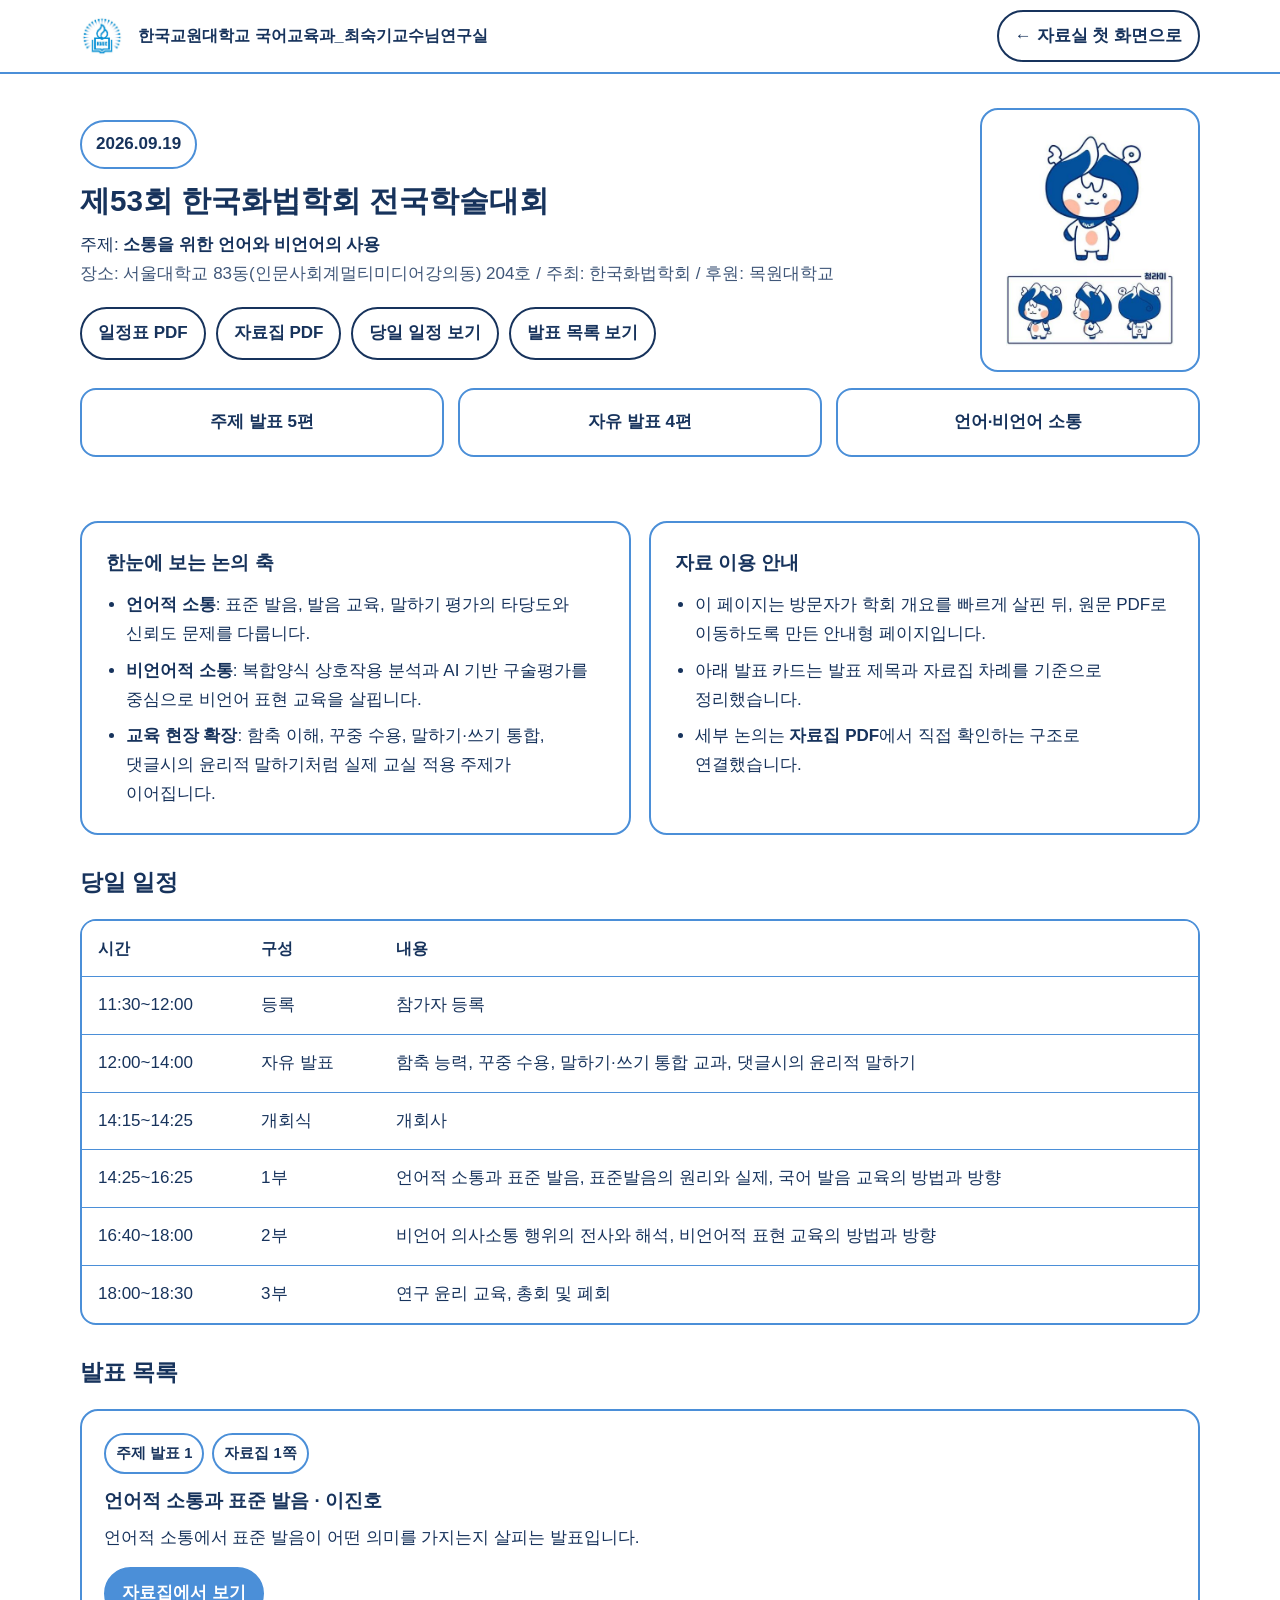
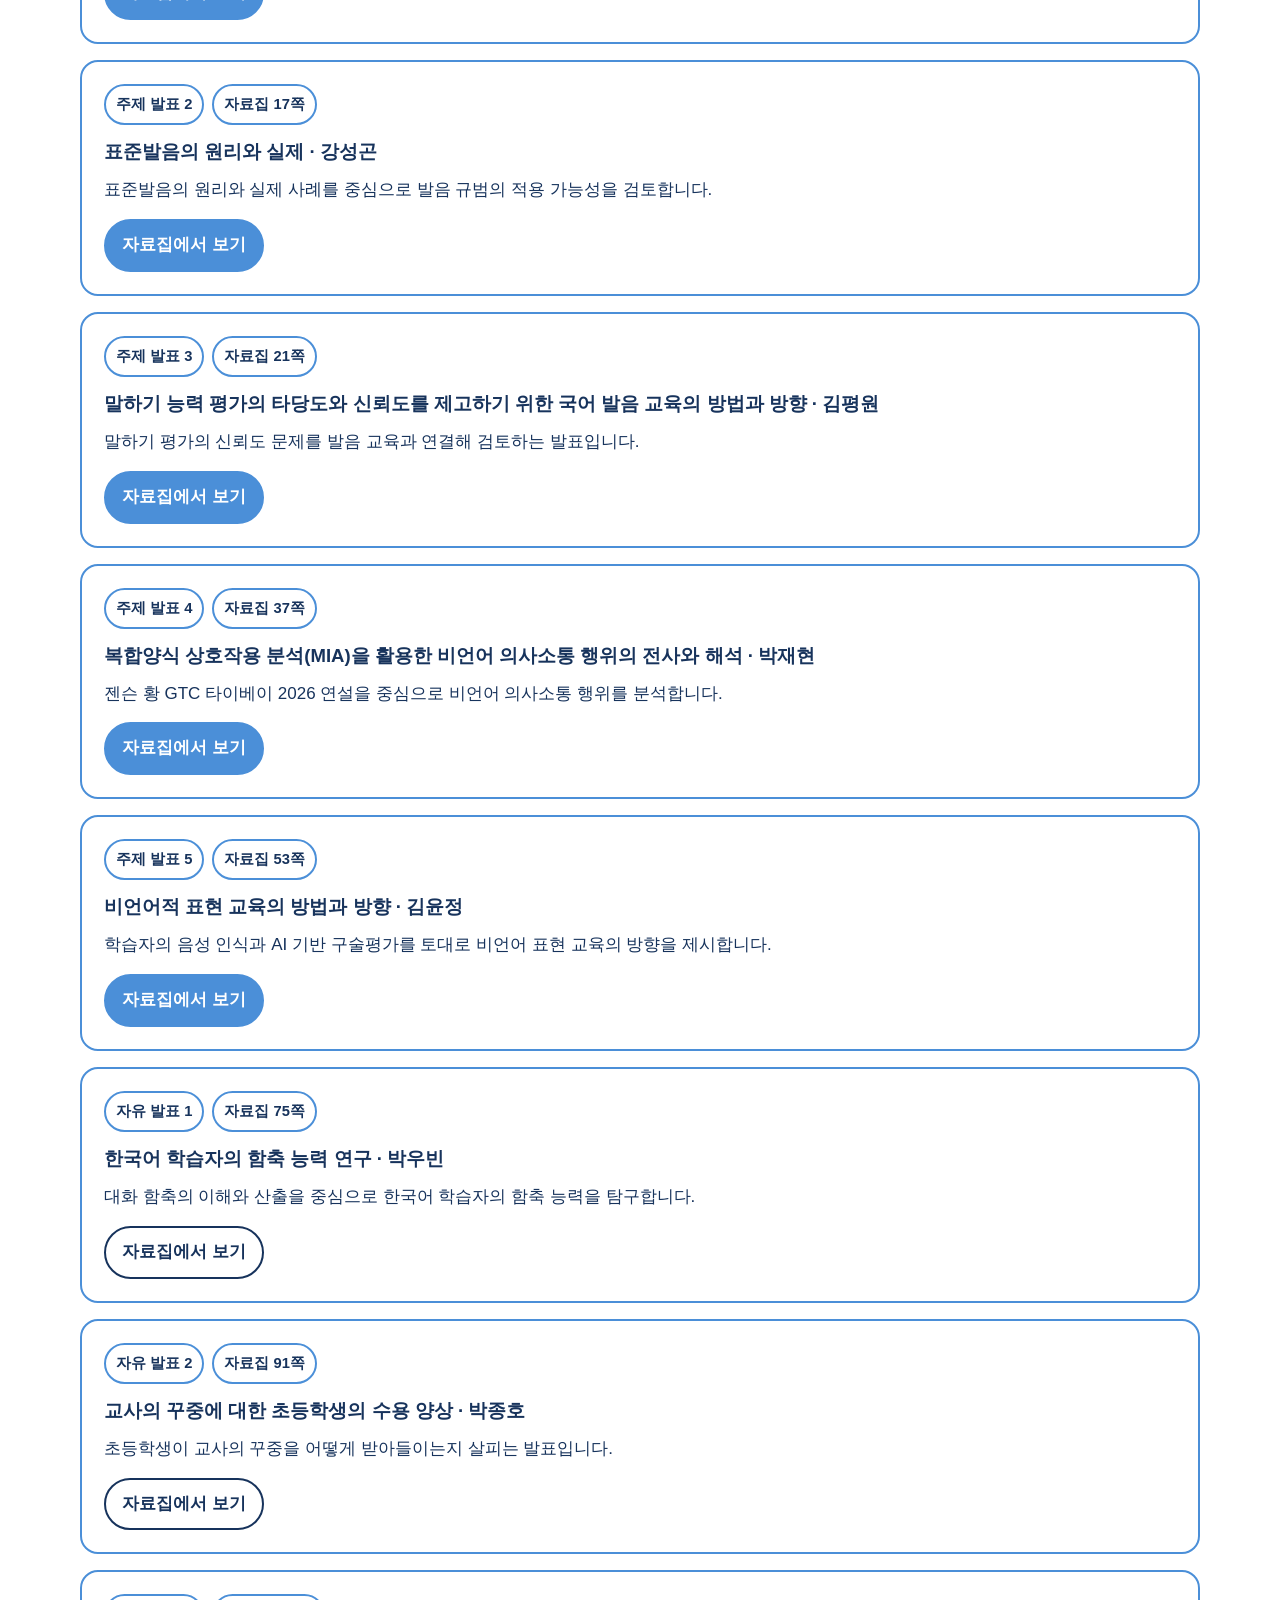
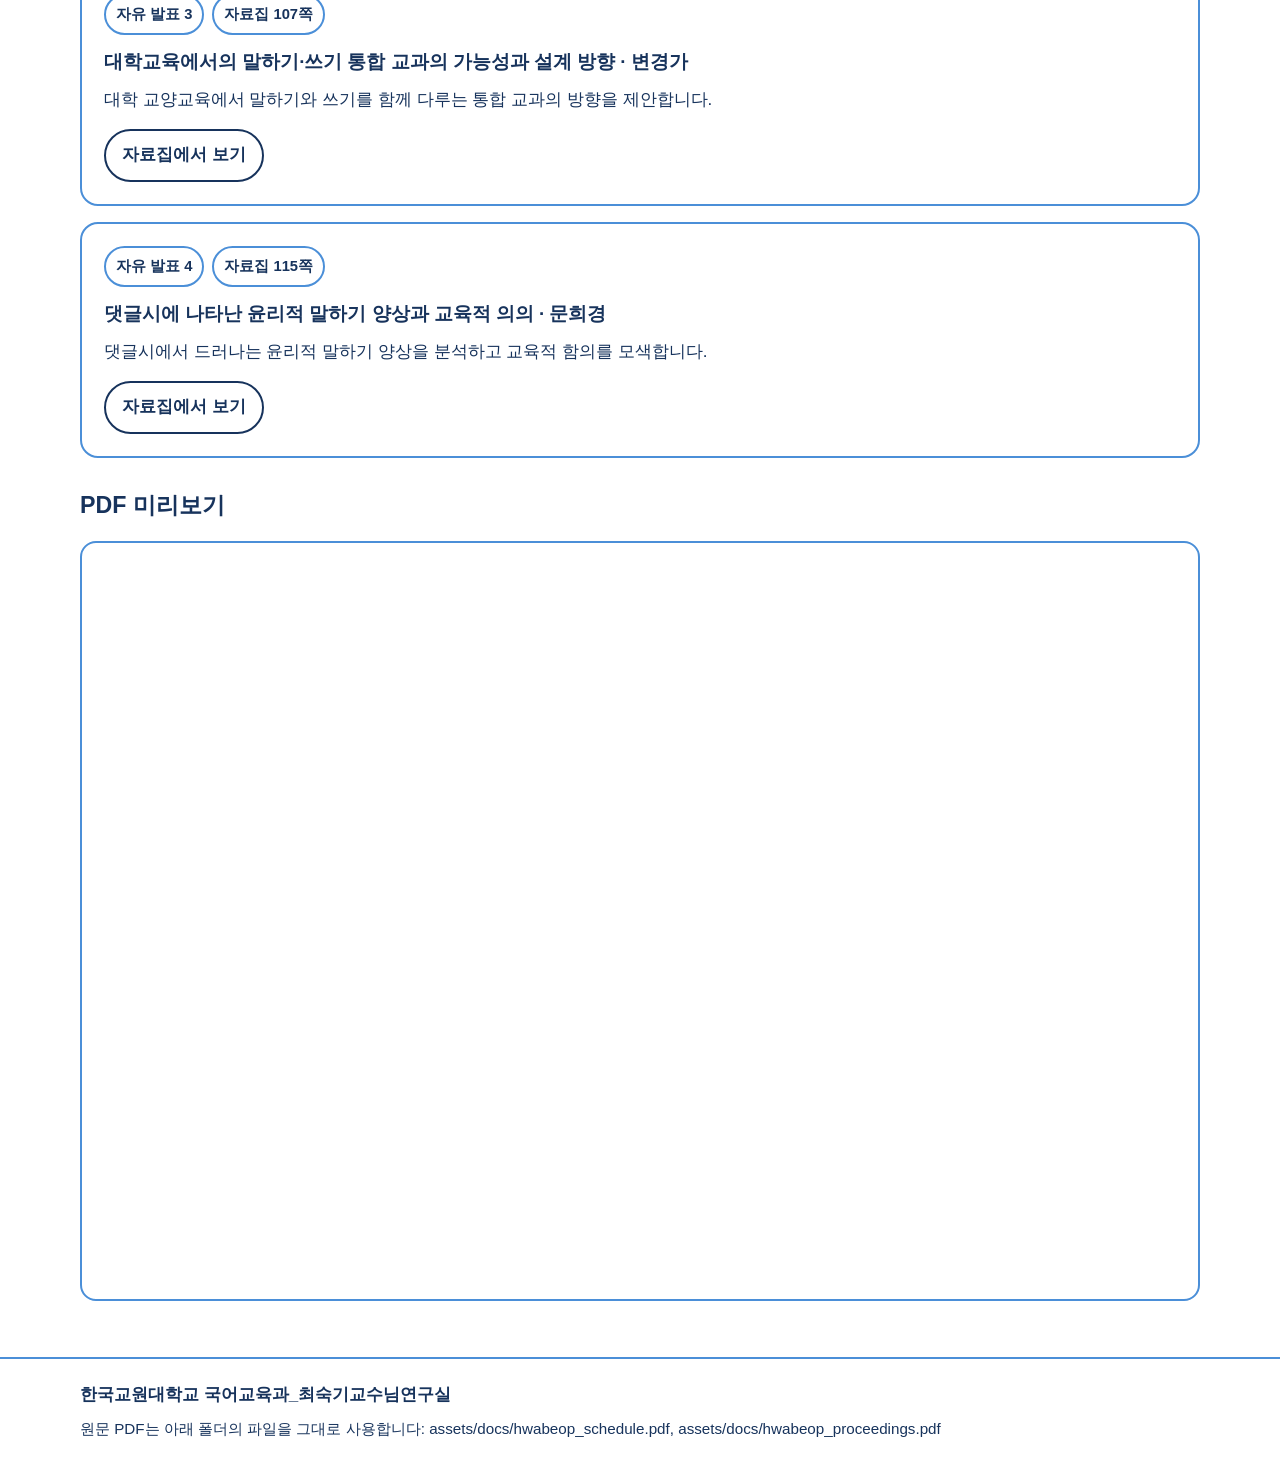
==== pages/hwabeop-53.html @ b10492db "Add files via upload" ====
<!doctype html>
<html lang="ko">
<head>
  <meta charset="utf-8">
  <meta name="viewport" content="width=device-width, initial-scale=1">
  <title>제53회 한국화법학회 전국학술대회 | 학술자료실</title>
  <link rel="stylesheet" href="../assets/css/style.css">
</head>
<body>
  <header class="topbar">
    <div class="container inner">
      <div class="brand">
        <img src="../assets/img/knue_logo.png" alt="한국교원대학교 마크">
        <span>한국교원대학교 국어교육과_최숙기교수님연구실</span>
      </div>
      <a class="home-link" href="../index.html">← 자료실 첫 화면으로</a>
    </div>
  </header>

  <main class="container">
    <section class="page-head">
      <div class="page-title-wrap">
        <div>
          <span class="page-badge">2026.09.19</span>
          <h1>제53회 한국화법학회 전국학술대회</h1>
          <p>주제: <strong>소통을 위한 언어와 비언어의 사용</strong></p>
          <p class="muted">장소: 서울대학교 83동(인문사회계멀티미디어강의동) 204호 / 주최: 한국화법학회 / 후원: 목원대학교</p>
          <div class="quick-links">
            <a href="../assets/docs/hwabeop_schedule.pdf" target="_blank">일정표 PDF</a>
            <a href="../assets/docs/hwabeop_proceedings.pdf" target="_blank">자료집 PDF</a>
            <a href="#schedule">당일 일정 보기</a>
            <a href="#papers">발표 목록 보기</a>
          </div>
        </div>
        <div class="hero-visual page-card">
          <img src="../assets/img/cheongrami.png" alt="청라미 캐릭터">
        </div>
      </div>
      <div class="info-strip">
        <div class="info-item">주제 발표 5편</div>
        <div class="info-item">자유 발표 4편</div>
        <div class="info-item">언어·비언어 소통</div>
      </div>
    </section>

    <section class="section">
      <div class="summary-grid">
        <article class="page-card">
          <h3>한눈에 보는 논의 축</h3>
          <ul>
            <li><strong>언어적 소통</strong>: 표준 발음, 발음 교육, 말하기 평가의 타당도와 신뢰도 문제를 다룹니다.</li>
            <li><strong>비언어적 소통</strong>: 복합양식 상호작용 분석과 AI 기반 구술평가를 중심으로 비언어 표현 교육을 살핍니다.</li>
            <li><strong>교육 현장 확장</strong>: 함축 이해, 꾸중 수용, 말하기·쓰기 통합, 댓글시의 윤리적 말하기처럼 실제 교실 적용 주제가 이어집니다.</li>
          </ul>
        </article>
        <article class="page-card">
          <h3>자료 이용 안내</h3>
          <ul>
            <li>이 페이지는 방문자가 학회 개요를 빠르게 살핀 뒤, 원문 PDF로 이동하도록 만든 안내형 페이지입니다.</li>
            <li>아래 발표 카드는 발표 제목과 자료집 차례를 기준으로 정리했습니다.</li>
            <li>세부 논의는 <strong>자료집 PDF</strong>에서 직접 확인하는 구조로 연결했습니다.</li>
          </ul>
        </article>
      </div>
    </section>

    <section id="schedule" class="section">
      <h2>당일 일정</h2>
      <div class="table-wrap">
        <table>
          <thead>
            <tr><th>시간</th><th>구성</th><th>내용</th></tr>
          </thead>
          <tbody>
            <tr><td>11:30~12:00</td><td>등록</td><td>참가자 등록</td></tr>
            <tr><td>12:00~14:00</td><td>자유 발표</td><td>함축 능력, 꾸중 수용, 말하기·쓰기 통합 교과, 댓글시의 윤리적 말하기</td></tr>
            <tr><td>14:15~14:25</td><td>개회식</td><td>개회사</td></tr>
            <tr><td>14:25~16:25</td><td>1부</td><td>언어적 소통과 표준 발음, 표준발음의 원리와 실제, 국어 발음 교육의 방법과 방향</td></tr>
            <tr><td>16:40~18:00</td><td>2부</td><td>비언어 의사소통 행위의 전사와 해석, 비언어적 표현 교육의 방법과 방향</td></tr>
            <tr><td>18:00~18:30</td><td>3부</td><td>연구 윤리 교육, 총회 및 폐회</td></tr>
          </tbody>
        </table>
      </div>
    </section>

    <section id="papers" class="section">
      <h2>발표 목록</h2>
      <div class="papers">
        <article class="paper-card">
          <div class="paper-meta"><span class="badge">주제 발표 1</span><span class="badge">자료집 1쪽</span></div>
          <h3>언어적 소통과 표준 발음 · 이진호</h3>
          <p>언어적 소통에서 표준 발음이 어떤 의미를 가지는지 살피는 발표입니다.</p>
          <div class="links"><a class="button blue" target="_blank" href="../assets/docs/hwabeop_proceedings.pdf#page=4">자료집에서 보기</a></div>
        </article>
        <article class="paper-card">
          <div class="paper-meta"><span class="badge">주제 발표 2</span><span class="badge">자료집 17쪽</span></div>
          <h3>표준발음의 원리와 실제 · 강성곤</h3>
          <p>표준발음의 원리와 실제 사례를 중심으로 발음 규범의 적용 가능성을 검토합니다.</p>
          <div class="links"><a class="button blue" target="_blank" href="../assets/docs/hwabeop_proceedings.pdf#page=20">자료집에서 보기</a></div>
        </article>
        <article class="paper-card">
          <div class="paper-meta"><span class="badge">주제 발표 3</span><span class="badge">자료집 21쪽</span></div>
          <h3>말하기 능력 평가의 타당도와 신뢰도를 제고하기 위한 국어 발음 교육의 방법과 방향 · 김평원</h3>
          <p>말하기 평가의 신뢰도 문제를 발음 교육과 연결해 검토하는 발표입니다.</p>
          <div class="links"><a class="button blue" target="_blank" href="../assets/docs/hwabeop_proceedings.pdf#page=24">자료집에서 보기</a></div>
        </article>
        <article class="paper-card">
          <div class="paper-meta"><span class="badge">주제 발표 4</span><span class="badge">자료집 37쪽</span></div>
          <h3>복합양식 상호작용 분석(MIA)을 활용한 비언어 의사소통 행위의 전사와 해석 · 박재현</h3>
          <p>젠슨 황 GTC 타이베이 2026 연설을 중심으로 비언어 의사소통 행위를 분석합니다.</p>
          <div class="links"><a class="button blue" target="_blank" href="../assets/docs/hwabeop_proceedings.pdf#page=40">자료집에서 보기</a></div>
        </article>
        <article class="paper-card">
          <div class="paper-meta"><span class="badge">주제 발표 5</span><span class="badge">자료집 53쪽</span></div>
          <h3>비언어적 표현 교육의 방법과 방향 · 김윤정</h3>
          <p>학습자의 음성 인식과 AI 기반 구술평가를 토대로 비언어 표현 교육의 방향을 제시합니다.</p>
          <div class="links"><a class="button blue" target="_blank" href="../assets/docs/hwabeop_proceedings.pdf#page=56">자료집에서 보기</a></div>
        </article>
        <article class="paper-card">
          <div class="paper-meta"><span class="badge">자유 발표 1</span><span class="badge">자료집 75쪽</span></div>
          <h3>한국어 학습자의 함축 능력 연구 · 박우빈</h3>
          <p>대화 함축의 이해와 산출을 중심으로 한국어 학습자의 함축 능력을 탐구합니다.</p>
          <div class="links"><a class="button" target="_blank" href="../assets/docs/hwabeop_proceedings.pdf#page=78">자료집에서 보기</a></div>
        </article>
        <article class="paper-card">
          <div class="paper-meta"><span class="badge">자유 발표 2</span><span class="badge">자료집 91쪽</span></div>
          <h3>교사의 꾸중에 대한 초등학생의 수용 양상 · 박종호</h3>
          <p>초등학생이 교사의 꾸중을 어떻게 받아들이는지 살피는 발표입니다.</p>
          <div class="links"><a class="button" target="_blank" href="../assets/docs/hwabeop_proceedings.pdf#page=94">자료집에서 보기</a></div>
        </article>
        <article class="paper-card">
          <div class="paper-meta"><span class="badge">자유 발표 3</span><span class="badge">자료집 107쪽</span></div>
          <h3>대학교육에서의 말하기·쓰기 통합 교과의 가능성과 설계 방향 · 변경가</h3>
          <p>대학 교양교육에서 말하기와 쓰기를 함께 다루는 통합 교과의 방향을 제안합니다.</p>
          <div class="links"><a class="button" target="_blank" href="../assets/docs/hwabeop_proceedings.pdf#page=110">자료집에서 보기</a></div>
        </article>
        <article class="paper-card">
          <div class="paper-meta"><span class="badge">자유 발표 4</span><span class="badge">자료집 115쪽</span></div>
          <h3>댓글시에 나타난 윤리적 말하기 양상과 교육적 의의 · 문희경</h3>
          <p>댓글시에서 드러나는 윤리적 말하기 양상을 분석하고 교육적 함의를 모색합니다.</p>
          <div class="links"><a class="button" target="_blank" href="../assets/docs/hwabeop_proceedings.pdf#page=118">자료집에서 보기</a></div>
        </article>
      </div>
    </section>

    <section class="section">
      <h2>PDF 미리보기</h2>
      <iframe class="pdf-embed" src="../assets/docs/hwabeop_schedule.pdf" title="한국화법학회 일정표 PDF"></iframe>
    </section>
  </main>

  <footer>
    <div class="container">
      <p><strong>한국교원대학교 국어교육과_최숙기교수님연구실</strong></p>
      <p class="small">원문 PDF는 아래 폴더의 파일을 그대로 사용합니다: assets/docs/hwabeop_schedule.pdf, assets/docs/hwabeop_proceedings.pdf</p>
    </div>
  </footer>
</body>
</html>
---- assets/css/style.css ----
:root {
  --navy: #17335c;
  --blue: #4b8fd8;
  --white: #ffffff;
  --radius: 18px;
  --max: 1120px;
}
*{box-sizing:border-box}
html{scroll-behavior:smooth}
body{
  margin:0;
  font-family:"KoPubWorld Dotum","Apple SD Gothic Neo","Malgun Gothic",sans-serif;
  background:var(--white);
  color:var(--navy);
  line-height:1.7;
  font-size:17px;
  word-break:keep-all;
}
a{color:inherit;text-decoration:none}
img{max-width:100%;display:block}
.container{width:min(var(--max), calc(100% - 32px)); margin:0 auto}
.topbar{
  border-bottom:2px solid var(--blue);
  background:var(--white);
  position:sticky; top:0; z-index:20;
}
.topbar .inner{display:flex;align-items:center;justify-content:space-between;gap:16px;min-height:72px}
.brand{display:flex;align-items:center;gap:14px;font-weight:800;font-size:1.02rem}
.brand img{width:44px;height:44px;object-fit:contain}
.home-link{display:inline-flex;align-items:center;gap:8px;padding:10px 16px;border:2px solid var(--navy);border-radius:999px;font-weight:700;background:var(--white)}
.hero{
  padding:44px 0 28px;
}
.hero-grid{display:grid;grid-template-columns:1.25fr .75fr;gap:24px;align-items:center}
.hero-card,.card,.page-card,.list-card,.paper-card,.notice{
  border:2px solid var(--blue);
  border-radius:var(--radius);
  background:var(--white);
}
.hero-card{padding:34px}
.hero h1{margin:0 0 14px;font-size:2rem;line-height:1.32}
.hero p{margin:0;font-size:1.05rem}
.hero-visual{padding:18px;display:flex;align-items:center;justify-content:center}
.hero-visual img{max-height:320px;object-fit:contain}
.section{padding:20px 0 8px}
.section h2{margin:0 0 16px;font-size:1.45rem}
.muted{opacity:.82}
.index-list{display:grid;gap:18px;margin:18px 0 44px}
.card-link{display:block}
.card{
  display:grid;grid-template-columns:180px 1fr 140px;gap:20px;align-items:center;
  padding:22px;
  transition:transform .15s ease, box-shadow .15s ease;
}
.card:hover{transform:translateY(-2px)}
.card-date{font-weight:800;font-size:1.1rem;border-right:2px solid var(--blue);padding-right:18px}
.card h3{margin:0 0 8px;font-size:1.28rem}
.card p{margin:0}
.card .arrow{justify-self:end;font-weight:800;color:var(--blue)}
.card-mascot{position:relative;overflow:hidden}
.card-mascot::after{content:"";position:absolute;right:10px;bottom:10px;width:68px;height:68px;background:url('../img/cheongrami.png') center/contain no-repeat;opacity:.16}
.page-head{padding:34px 0 16px}
.page-title-wrap{display:grid;grid-template-columns:1fr 220px;gap:24px;align-items:center}
.page-head h1{margin:0 0 10px;font-size:1.85rem;line-height:1.34}
.page-head p{margin:0}
.page-badge{display:inline-block;padding:8px 14px;border:2px solid var(--blue);border-radius:999px;font-weight:700;margin-bottom:12px}
.quick-links{display:flex;flex-wrap:wrap;gap:10px;margin-top:18px}
.quick-links a,.button{display:inline-flex;align-items:center;justify-content:center;padding:10px 16px;border:2px solid var(--navy);border-radius:999px;font-weight:700;background:var(--white)}
.button.blue{border-color:var(--blue);color:var(--white);background:var(--blue)}
.summary-grid{display:grid;grid-template-columns:1fr 1fr;gap:18px}
.page-card{padding:24px}
.page-card h3{margin:0 0 12px;font-size:1.18rem}
.page-card ul{margin:0;padding-left:20px}
.page-card li+li{margin-top:8px}
.info-strip{display:grid;grid-template-columns:repeat(3, 1fr);gap:14px;margin:16px 0 28px}
.info-item{padding:18px;border:2px solid var(--blue);border-radius:16px;text-align:center;font-weight:700}
.papers{display:grid;gap:16px}
.paper-card{padding:22px}
.paper-card h3{margin:0 0 10px;font-size:1.16rem;line-height:1.45}
.paper-meta{display:flex;flex-wrap:wrap;gap:8px;margin-bottom:14px}
.badge{display:inline-flex;padding:6px 10px;border:2px solid var(--blue);border-radius:999px;font-weight:700;font-size:.92rem}
.paper-card p{margin:0 0 10px}
.paper-card .links{display:flex;flex-wrap:wrap;gap:10px;margin-top:14px}
.two-col{display:grid;grid-template-columns:1fr 1fr;gap:18px}
footer{margin-top:38px;border-top:2px solid var(--blue);padding:22px 0 36px}
footer p{margin:0 0 6px}
.small{font-size:.95rem}
.pdf-embed{width:100%;height:760px;border:2px solid var(--blue);border-radius:16px}
.table-wrap{overflow:auto;border:2px solid var(--blue);border-radius:16px}
table{width:100%;border-collapse:collapse;min-width:720px}
th,td{padding:14px 16px;border-bottom:1px solid var(--blue);text-align:left;vertical-align:top}
th{background:var(--white);font-size:1rem}
tr:last-child td{border-bottom:none}
.notice{padding:18px 20px}
@media (max-width: 900px){
  body{font-size:16px}
  .hero-grid,.summary-grid,.two-col,.page-title-wrap{grid-template-columns:1fr}
  .card{grid-template-columns:1fr;gap:12px}
  .card-date{border-right:none;border-bottom:2px solid var(--blue);padding-right:0;padding-bottom:10px}
  .card .arrow{justify-self:start}
  .info-strip{grid-template-columns:1fr}
}
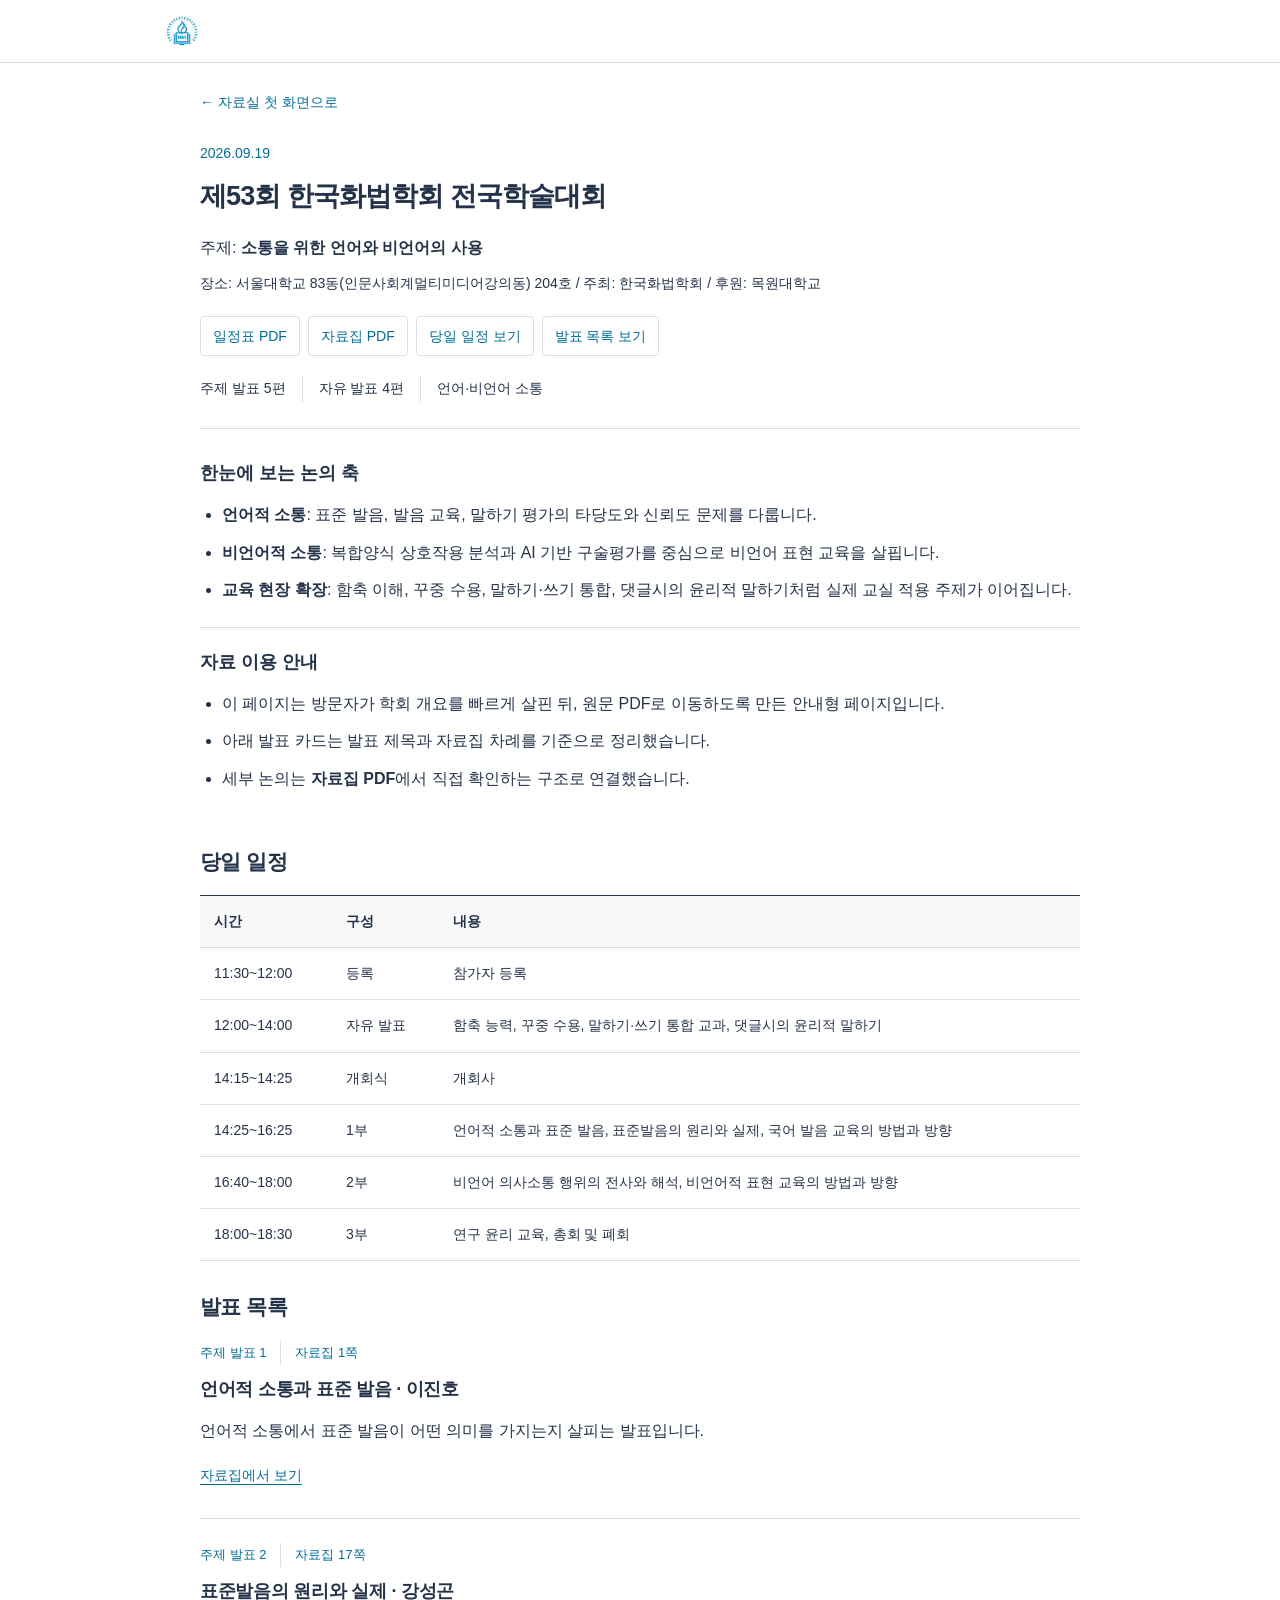
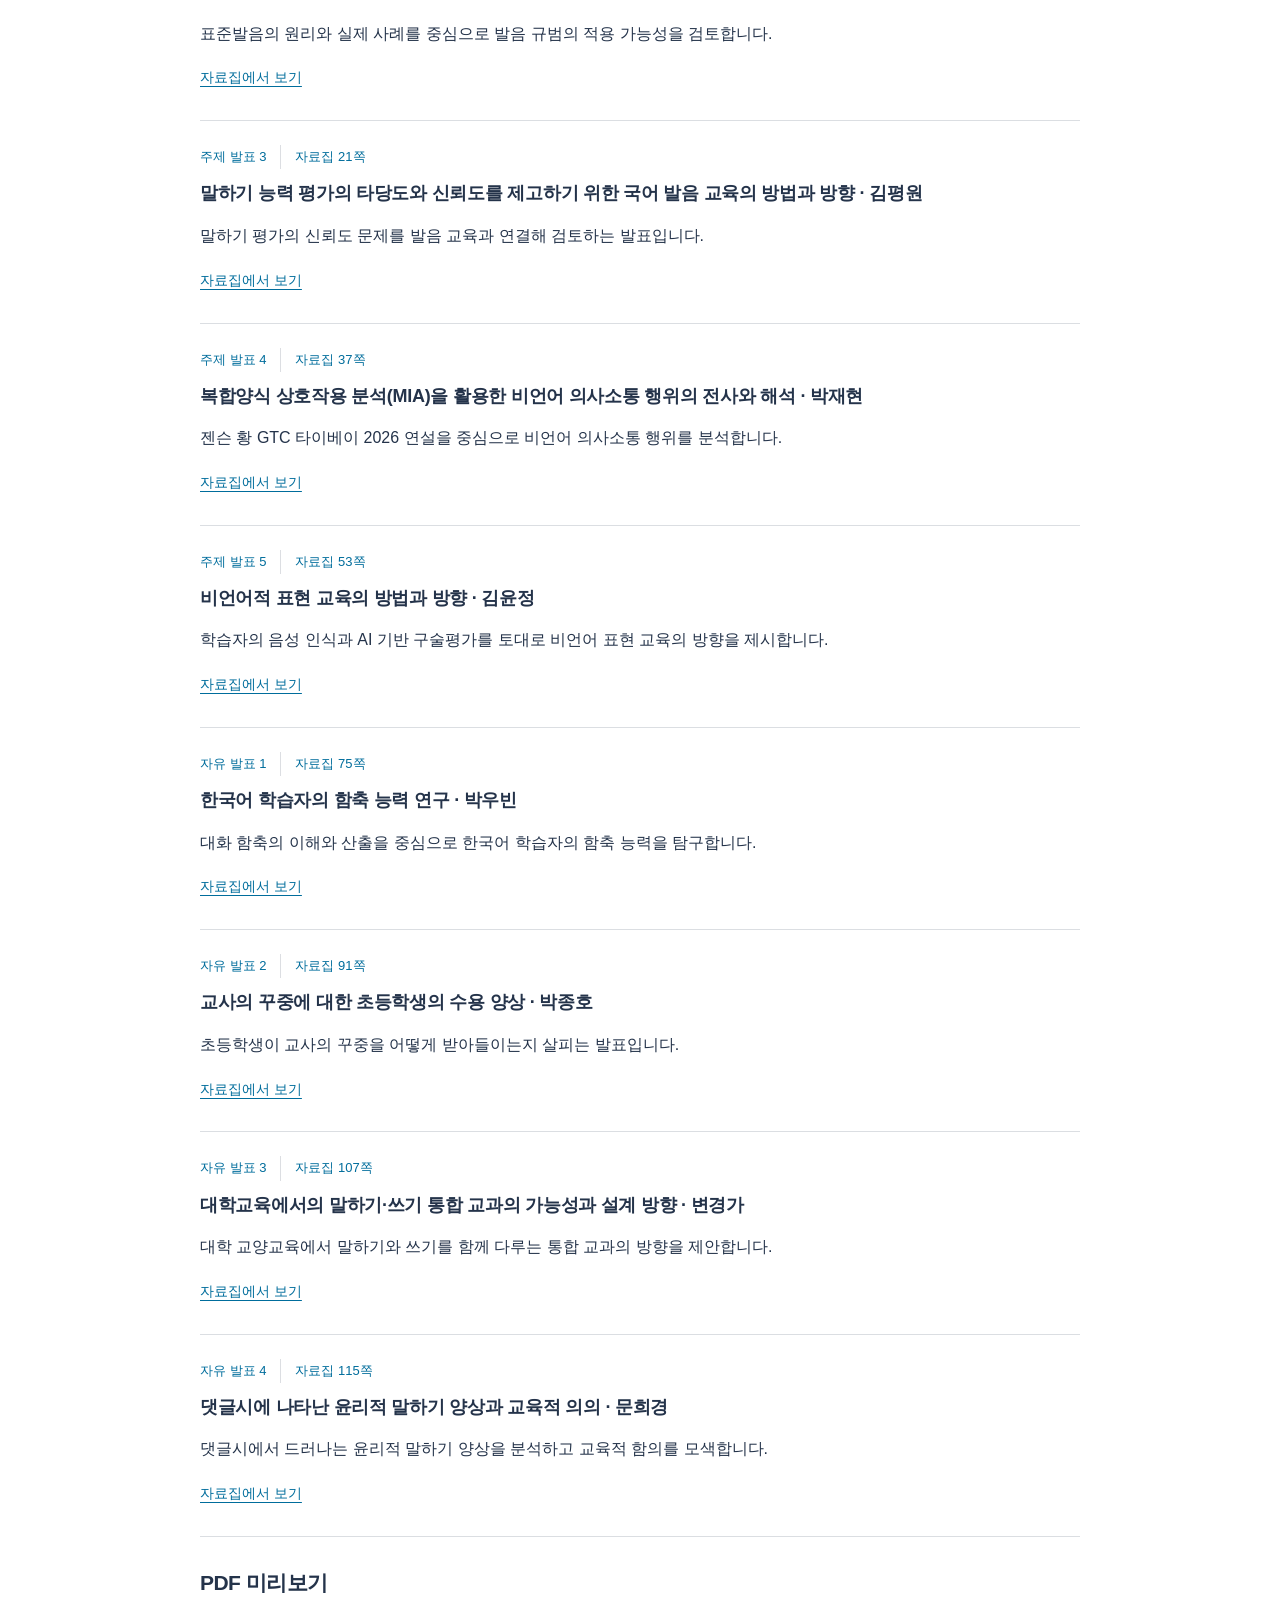
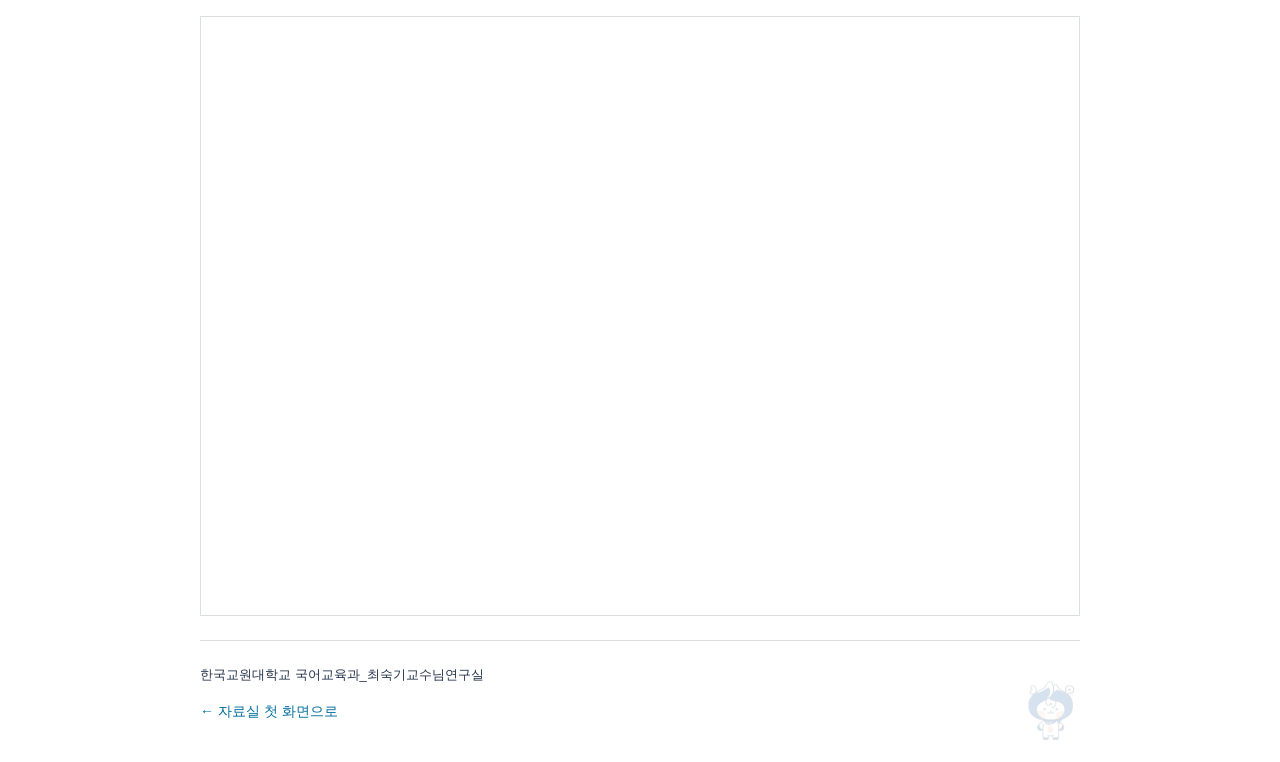
==== commit 317157a8: "Add files via upload" ====
--- a/pages/hwabeop-53.html
+++ b/pages/hwabeop-53.html
@@ -1,159 +1,141 @@
-<!doctype html>
+<!DOCTYPE html>
+
 <html lang="ko">
 <head>
-  <meta charset="utf-8">
-  <meta name="viewport" content="width=device-width, initial-scale=1">
-  <title>제53회 한국화법학회 전국학술대회 | 학술자료실</title>
-  <link rel="stylesheet" href="../assets/css/style.css">
-</head>
-<body>
-  <header class="topbar">
-    <div class="container inner">
-      <div class="brand">
-        <img src="../assets/img/knue_logo.png" alt="한국교원대학교 마크">
-        <span>한국교원대학교 국어교육과_최숙기교수님연구실</span>
-      </div>
-      <a class="home-link" href="../index.html">← 자료실 첫 화면으로</a>
-    </div>
-  </header>
+<meta charset="utf-8"/>
+<meta content="width=device-width, initial-scale=1" name="viewport"/>
+<title>제53회 한국화법학회 전국학술대회 | 학술자료실</title>
+<link href="../assets/css/style.css?v=readable-2" rel="stylesheet"/>
+<link href="../assets/img/knue_logo.png" rel="icon" type="image/png"/></head>
+<body class="detail-page"><a class="skip-link" href="#main">본문 바로가기</a>
+<header class="topbar">
+<div class="container inner"><a aria-label="학술자료실 첫 화면" class="brand" href="../index.html"><img alt="KNUE 한국교원대학교" height="36" src="../assets/img/knue_logo.png" width="36"/></a></div>
+</header>
+<main class="container" id="main"><div class="back-row"><a class="back-link" href="../index.html">← 자료실 첫 화면으로</a></div>
+<section class="page-head">
+<div class="page-title-wrap">
+<div>
+<span class="page-badge">2026.09.19</span>
+<h1>제53회 한국화법학회 전국학술대회</h1>
+<p>주제: <strong>소통을 위한 언어와 비언어의 사용</strong></p>
+<p class="muted">장소: 서울대학교 83동(인문사회계멀티미디어강의동) 204호 / 주최: 한국화법학회 / 후원: 목원대학교</p>
+<div class="quick-links">
+<a href="../assets/docs/hwabeop_schedule.pdf" rel="noopener noreferrer" target="_blank">일정표 PDF</a>
+<a href="../assets/docs/hwabeop_proceedings.pdf" rel="noopener noreferrer" target="_blank">자료집 PDF</a>
+<a href="#schedule">당일 일정 보기</a>
+<a href="#papers">발표 목록 보기</a>
+</div>
+</div>
 
-  <main class="container">
-    <section class="page-head">
-      <div class="page-title-wrap">
-        <div>
-          <span class="page-badge">2026.09.19</span>
-          <h1>제53회 한국화법학회 전국학술대회</h1>
-          <p>주제: <strong>소통을 위한 언어와 비언어의 사용</strong></p>
-          <p class="muted">장소: 서울대학교 83동(인문사회계멀티미디어강의동) 204호 / 주최: 한국화법학회 / 후원: 목원대학교</p>
-          <div class="quick-links">
-            <a href="../assets/docs/hwabeop_schedule.pdf" target="_blank">일정표 PDF</a>
-            <a href="../assets/docs/hwabeop_proceedings.pdf" target="_blank">자료집 PDF</a>
-            <a href="#schedule">당일 일정 보기</a>
-            <a href="#papers">발표 목록 보기</a>
-          </div>
-        </div>
-        <div class="hero-visual page-card">
-          <img src="../assets/img/cheongrami.png" alt="청라미 캐릭터">
-        </div>
-      </div>
-      <div class="info-strip">
-        <div class="info-item">주제 발표 5편</div>
-        <div class="info-item">자유 발표 4편</div>
-        <div class="info-item">언어·비언어 소통</div>
-      </div>
-    </section>
-
-    <section class="section">
-      <div class="summary-grid">
-        <article class="page-card">
-          <h3>한눈에 보는 논의 축</h3>
-          <ul>
-            <li><strong>언어적 소통</strong>: 표준 발음, 발음 교육, 말하기 평가의 타당도와 신뢰도 문제를 다룹니다.</li>
-            <li><strong>비언어적 소통</strong>: 복합양식 상호작용 분석과 AI 기반 구술평가를 중심으로 비언어 표현 교육을 살핍니다.</li>
-            <li><strong>교육 현장 확장</strong>: 함축 이해, 꾸중 수용, 말하기·쓰기 통합, 댓글시의 윤리적 말하기처럼 실제 교실 적용 주제가 이어집니다.</li>
-          </ul>
-        </article>
-        <article class="page-card">
-          <h3>자료 이용 안내</h3>
-          <ul>
-            <li>이 페이지는 방문자가 학회 개요를 빠르게 살핀 뒤, 원문 PDF로 이동하도록 만든 안내형 페이지입니다.</li>
-            <li>아래 발표 카드는 발표 제목과 자료집 차례를 기준으로 정리했습니다.</li>
-            <li>세부 논의는 <strong>자료집 PDF</strong>에서 직접 확인하는 구조로 연결했습니다.</li>
-          </ul>
-        </article>
-      </div>
-    </section>
-
-    <section id="schedule" class="section">
-      <h2>당일 일정</h2>
-      <div class="table-wrap">
-        <table>
-          <thead>
-            <tr><th>시간</th><th>구성</th><th>내용</th></tr>
-          </thead>
-          <tbody>
-            <tr><td>11:30~12:00</td><td>등록</td><td>참가자 등록</td></tr>
-            <tr><td>12:00~14:00</td><td>자유 발표</td><td>함축 능력, 꾸중 수용, 말하기·쓰기 통합 교과, 댓글시의 윤리적 말하기</td></tr>
-            <tr><td>14:15~14:25</td><td>개회식</td><td>개회사</td></tr>
-            <tr><td>14:25~16:25</td><td>1부</td><td>언어적 소통과 표준 발음, 표준발음의 원리와 실제, 국어 발음 교육의 방법과 방향</td></tr>
-            <tr><td>16:40~18:00</td><td>2부</td><td>비언어 의사소통 행위의 전사와 해석, 비언어적 표현 교육의 방법과 방향</td></tr>
-            <tr><td>18:00~18:30</td><td>3부</td><td>연구 윤리 교육, 총회 및 폐회</td></tr>
-          </tbody>
-        </table>
-      </div>
-    </section>
-
-    <section id="papers" class="section">
-      <h2>발표 목록</h2>
-      <div class="papers">
-        <article class="paper-card">
-          <div class="paper-meta"><span class="badge">주제 발표 1</span><span class="badge">자료집 1쪽</span></div>
-          <h3>언어적 소통과 표준 발음 · 이진호</h3>
-          <p>언어적 소통에서 표준 발음이 어떤 의미를 가지는지 살피는 발표입니다.</p>
-          <div class="links"><a class="button blue" target="_blank" href="../assets/docs/hwabeop_proceedings.pdf#page=4">자료집에서 보기</a></div>
-        </article>
-        <article class="paper-card">
-          <div class="paper-meta"><span class="badge">주제 발표 2</span><span class="badge">자료집 17쪽</span></div>
-          <h3>표준발음의 원리와 실제 · 강성곤</h3>
-          <p>표준발음의 원리와 실제 사례를 중심으로 발음 규범의 적용 가능성을 검토합니다.</p>
-          <div class="links"><a class="button blue" target="_blank" href="../assets/docs/hwabeop_proceedings.pdf#page=20">자료집에서 보기</a></div>
-        </article>
-        <article class="paper-card">
-          <div class="paper-meta"><span class="badge">주제 발표 3</span><span class="badge">자료집 21쪽</span></div>
-          <h3>말하기 능력 평가의 타당도와 신뢰도를 제고하기 위한 국어 발음 교육의 방법과 방향 · 김평원</h3>
-          <p>말하기 평가의 신뢰도 문제를 발음 교육과 연결해 검토하는 발표입니다.</p>
-          <div class="links"><a class="button blue" target="_blank" href="../assets/docs/hwabeop_proceedings.pdf#page=24">자료집에서 보기</a></div>
-        </article>
-        <article class="paper-card">
-          <div class="paper-meta"><span class="badge">주제 발표 4</span><span class="badge">자료집 37쪽</span></div>
-          <h3>복합양식 상호작용 분석(MIA)을 활용한 비언어 의사소통 행위의 전사와 해석 · 박재현</h3>
-          <p>젠슨 황 GTC 타이베이 2026 연설을 중심으로 비언어 의사소통 행위를 분석합니다.</p>
-          <div class="links"><a class="button blue" target="_blank" href="../assets/docs/hwabeop_proceedings.pdf#page=40">자료집에서 보기</a></div>
-        </article>
-        <article class="paper-card">
-          <div class="paper-meta"><span class="badge">주제 발표 5</span><span class="badge">자료집 53쪽</span></div>
-          <h3>비언어적 표현 교육의 방법과 방향 · 김윤정</h3>
-          <p>학습자의 음성 인식과 AI 기반 구술평가를 토대로 비언어 표현 교육의 방향을 제시합니다.</p>
-          <div class="links"><a class="button blue" target="_blank" href="../assets/docs/hwabeop_proceedings.pdf#page=56">자료집에서 보기</a></div>
-        </article>
-        <article class="paper-card">
-          <div class="paper-meta"><span class="badge">자유 발표 1</span><span class="badge">자료집 75쪽</span></div>
-          <h3>한국어 학습자의 함축 능력 연구 · 박우빈</h3>
-          <p>대화 함축의 이해와 산출을 중심으로 한국어 학습자의 함축 능력을 탐구합니다.</p>
-          <div class="links"><a class="button" target="_blank" href="../assets/docs/hwabeop_proceedings.pdf#page=78">자료집에서 보기</a></div>
-        </article>
-        <article class="paper-card">
-          <div class="paper-meta"><span class="badge">자유 발표 2</span><span class="badge">자료집 91쪽</span></div>
-          <h3>교사의 꾸중에 대한 초등학생의 수용 양상 · 박종호</h3>
-          <p>초등학생이 교사의 꾸중을 어떻게 받아들이는지 살피는 발표입니다.</p>
-          <div class="links"><a class="button" target="_blank" href="../assets/docs/hwabeop_proceedings.pdf#page=94">자료집에서 보기</a></div>
-        </article>
-        <article class="paper-card">
-          <div class="paper-meta"><span class="badge">자유 발표 3</span><span class="badge">자료집 107쪽</span></div>
-          <h3>대학교육에서의 말하기·쓰기 통합 교과의 가능성과 설계 방향 · 변경가</h3>
-          <p>대학 교양교육에서 말하기와 쓰기를 함께 다루는 통합 교과의 방향을 제안합니다.</p>
-          <div class="links"><a class="button" target="_blank" href="../assets/docs/hwabeop_proceedings.pdf#page=110">자료집에서 보기</a></div>
-        </article>
-        <article class="paper-card">
-          <div class="paper-meta"><span class="badge">자유 발표 4</span><span class="badge">자료집 115쪽</span></div>
-          <h3>댓글시에 나타난 윤리적 말하기 양상과 교육적 의의 · 문희경</h3>
-          <p>댓글시에서 드러나는 윤리적 말하기 양상을 분석하고 교육적 함의를 모색합니다.</p>
-          <div class="links"><a class="button" target="_blank" href="../assets/docs/hwabeop_proceedings.pdf#page=118">자료집에서 보기</a></div>
-        </article>
-      </div>
-    </section>
-
-    <section class="section">
-      <h2>PDF 미리보기</h2>
-      <iframe class="pdf-embed" src="../assets/docs/hwabeop_schedule.pdf" title="한국화법학회 일정표 PDF"></iframe>
-    </section>
-  </main>
-
-  <footer>
-    <div class="container">
-      <p><strong>한국교원대학교 국어교육과_최숙기교수님연구실</strong></p>
-      <p class="small">원문 PDF는 아래 폴더의 파일을 그대로 사용합니다: assets/docs/hwabeop_schedule.pdf, assets/docs/hwabeop_proceedings.pdf</p>
-    </div>
-  </footer>
+</div>
+<div class="info-strip">
+<div class="info-item">주제 발표 5편</div>
+<div class="info-item">자유 발표 4편</div>
+<div class="info-item">언어·비언어 소통</div>
+</div>
+</section>
+<section class="section">
+<div class="summary-grid">
+<article class="page-card">
+<h3>한눈에 보는 논의 축</h3>
+<ul>
+<li><strong>언어적 소통</strong>: 표준 발음, 발음 교육, 말하기 평가의 타당도와 신뢰도 문제를 다룹니다.</li>
+<li><strong>비언어적 소통</strong>: 복합양식 상호작용 분석과 AI 기반 구술평가를 중심으로 비언어 표현 교육을 살핍니다.</li>
+<li><strong>교육 현장 확장</strong>: 함축 이해, 꾸중 수용, 말하기·쓰기 통합, 댓글시의 윤리적 말하기처럼 실제 교실 적용 주제가 이어집니다.</li>
+</ul>
+</article>
+<article class="page-card">
+<h3>자료 이용 안내</h3>
+<ul>
+<li>이 페이지는 방문자가 학회 개요를 빠르게 살핀 뒤, 원문 PDF로 이동하도록 만든 안내형 페이지입니다.</li>
+<li>아래 발표 카드는 발표 제목과 자료집 차례를 기준으로 정리했습니다.</li>
+<li>세부 논의는 <strong>자료집 PDF</strong>에서 직접 확인하는 구조로 연결했습니다.</li>
+</ul>
+</article>
+</div>
+</section>
+<section class="section" id="schedule">
+<h2>당일 일정</h2>
+<div aria-label="학술대회 일정표. 좁은 화면에서는 좌우로 이동해 확인할 수 있습니다." class="table-wrap" role="region" tabindex="0">
+<table>
+<thead>
+<tr><th>시간</th><th>구성</th><th>내용</th></tr>
+</thead>
+<tbody>
+<tr><td>11:30~12:00</td><td>등록</td><td>참가자 등록</td></tr>
+<tr><td>12:00~14:00</td><td>자유 발표</td><td>함축 능력, 꾸중 수용, 말하기·쓰기 통합 교과, 댓글시의 윤리적 말하기</td></tr>
+<tr><td>14:15~14:25</td><td>개회식</td><td>개회사</td></tr>
+<tr><td>14:25~16:25</td><td>1부</td><td>언어적 소통과 표준 발음, 표준발음의 원리와 실제, 국어 발음 교육의 방법과 방향</td></tr>
+<tr><td>16:40~18:00</td><td>2부</td><td>비언어 의사소통 행위의 전사와 해석, 비언어적 표현 교육의 방법과 방향</td></tr>
+<tr><td>18:00~18:30</td><td>3부</td><td>연구 윤리 교육, 총회 및 폐회</td></tr>
+</tbody>
+</table>
+</div>
+</section>
+<section class="section" id="papers">
+<h2>발표 목록</h2>
+<div class="papers">
+<article class="paper-card">
+<div class="paper-meta"><span class="badge">주제 발표 1</span><span class="badge">자료집 1쪽</span></div>
+<h3>언어적 소통과 표준 발음 · 이진호</h3>
+<p>언어적 소통에서 표준 발음이 어떤 의미를 가지는지 살피는 발표입니다.</p>
+<div class="links"><a class="button blue" href="../assets/docs/hwabeop_proceedings.pdf#page=4" rel="noopener noreferrer" target="_blank">자료집에서 보기</a></div>
+</article>
+<article class="paper-card">
+<div class="paper-meta"><span class="badge">주제 발표 2</span><span class="badge">자료집 17쪽</span></div>
+<h3>표준발음의 원리와 실제 · 강성곤</h3>
+<p>표준발음의 원리와 실제 사례를 중심으로 발음 규범의 적용 가능성을 검토합니다.</p>
+<div class="links"><a class="button blue" href="../assets/docs/hwabeop_proceedings.pdf#page=20" rel="noopener noreferrer" target="_blank">자료집에서 보기</a></div>
+</article>
+<article class="paper-card">
+<div class="paper-meta"><span class="badge">주제 발표 3</span><span class="badge">자료집 21쪽</span></div>
+<h3>말하기 능력 평가의 타당도와 신뢰도를 제고하기 위한 국어 발음 교육의 방법과 방향 · 김평원</h3>
+<p>말하기 평가의 신뢰도 문제를 발음 교육과 연결해 검토하는 발표입니다.</p>
+<div class="links"><a class="button blue" href="../assets/docs/hwabeop_proceedings.pdf#page=24" rel="noopener noreferrer" target="_blank">자료집에서 보기</a></div>
+</article>
+<article class="paper-card">
+<div class="paper-meta"><span class="badge">주제 발표 4</span><span class="badge">자료집 37쪽</span></div>
+<h3>복합양식 상호작용 분석(MIA)을 활용한 비언어 의사소통 행위의 전사와 해석 · 박재현</h3>
+<p>젠슨 황 GTC 타이베이 2026 연설을 중심으로 비언어 의사소통 행위를 분석합니다.</p>
+<div class="links"><a class="button blue" href="../assets/docs/hwabeop_proceedings.pdf#page=40" rel="noopener noreferrer" target="_blank">자료집에서 보기</a></div>
+</article>
+<article class="paper-card">
+<div class="paper-meta"><span class="badge">주제 발표 5</span><span class="badge">자료집 53쪽</span></div>
+<h3>비언어적 표현 교육의 방법과 방향 · 김윤정</h3>
+<p>학습자의 음성 인식과 AI 기반 구술평가를 토대로 비언어 표현 교육의 방향을 제시합니다.</p>
+<div class="links"><a class="button blue" href="../assets/docs/hwabeop_proceedings.pdf#page=56" rel="noopener noreferrer" target="_blank">자료집에서 보기</a></div>
+</article>
+<article class="paper-card">
+<div class="paper-meta"><span class="badge">자유 발표 1</span><span class="badge">자료집 75쪽</span></div>
+<h3>한국어 학습자의 함축 능력 연구 · 박우빈</h3>
+<p>대화 함축의 이해와 산출을 중심으로 한국어 학습자의 함축 능력을 탐구합니다.</p>
+<div class="links"><a class="button" href="../assets/docs/hwabeop_proceedings.pdf#page=78" rel="noopener noreferrer" target="_blank">자료집에서 보기</a></div>
+</article>
+<article class="paper-card">
+<div class="paper-meta"><span class="badge">자유 발표 2</span><span class="badge">자료집 91쪽</span></div>
+<h3>교사의 꾸중에 대한 초등학생의 수용 양상 · 박종호</h3>
+<p>초등학생이 교사의 꾸중을 어떻게 받아들이는지 살피는 발표입니다.</p>
+<div class="links"><a class="button" href="../assets/docs/hwabeop_proceedings.pdf#page=94" rel="noopener noreferrer" target="_blank">자료집에서 보기</a></div>
+</article>
+<article class="paper-card">
+<div class="paper-meta"><span class="badge">자유 발표 3</span><span class="badge">자료집 107쪽</span></div>
+<h3>대학교육에서의 말하기·쓰기 통합 교과의 가능성과 설계 방향 · 변경가</h3>
+<p>대학 교양교육에서 말하기와 쓰기를 함께 다루는 통합 교과의 방향을 제안합니다.</p>
+<div class="links"><a class="button" href="../assets/docs/hwabeop_proceedings.pdf#page=110" rel="noopener noreferrer" target="_blank">자료집에서 보기</a></div>
+</article>
+<article class="paper-card">
+<div class="paper-meta"><span class="badge">자유 발표 4</span><span class="badge">자료집 115쪽</span></div>
+<h3>댓글시에 나타난 윤리적 말하기 양상과 교육적 의의 · 문희경</h3>
+<p>댓글시에서 드러나는 윤리적 말하기 양상을 분석하고 교육적 함의를 모색합니다.</p>
+<div class="links"><a class="button" href="../assets/docs/hwabeop_proceedings.pdf#page=118" rel="noopener noreferrer" target="_blank">자료집에서 보기</a></div>
+</article>
+</div>
+</section>
+<section class="section">
+<h2>PDF 미리보기</h2>
+<iframe class="pdf-embed" loading="lazy" src="../assets/docs/hwabeop_schedule.pdf" title="한국화법학회 일정표 PDF"></iframe>
+</section>
+</main>
+<footer class="site-footer"><div class="container footer-inner"><p>한국교원대학교 국어교육과_최숙기교수님연구실</p><a class="back-link" href="../index.html">← 자료실 첫 화면으로</a><span aria-hidden="true" class="cheongrami-decoration"></span></div></footer>
 </body>
 </html>
--- a/assets/css/style.css
+++ b/assets/css/style.css
@@ -1,103 +1,164 @@
+/* Layout refresh. The original images and PDF paths are unchanged. */
+:root {
+  --paper: #ffffff;
+  --ink: #24334a;
+  --accent: #006d9c;
+  --rule: rgb(36 51 74 / 16%);
+  --wash: rgb(36 51 74 / 3%);
+  color-scheme: light;
+}
+* { box-sizing: border-box; }
+html { scroll-behavior: smooth; }
+body {
+  margin: 0;
+  color: var(--ink);
+  background: var(--paper);
+  font-family: "Malgun Gothic", "Apple SD Gothic Neo", "Noto Sans CJK KR", "Noto Sans KR", sans-serif;
+  font-size: 16px;
+  font-weight: 400;
+  line-height: 1.85;
+  word-break: keep-all;
+  overflow-wrap: anywhere;
+  -webkit-text-size-adjust: 100%;
+}
+a { color: inherit; text-underline-offset: 4px; }
+img { max-width: 100%; }
+a:focus-visible, summary:focus-visible, [tabindex="0"]:focus-visible {
+  outline: 2px solid var(--accent);
+  outline-offset: 5px;
+}
+.container { width: min(960px, calc(100% - 64px)); margin-inline: auto; }
+.skip-link { position: fixed; top: -100px; left: 16px; z-index: 50; padding: 8px 14px; color: var(--paper); background: var(--ink); }
+.skip-link:focus { top: 12px; }
 
-:root {
-  --navy: #17335c;
-  --blue: #4b8fd8;
-  --white: #ffffff;
-  --radius: 18px;
-  --max: 1120px;
+/* Only the small university mark appears in the site header. */
+.topbar { border-bottom: 1px solid var(--rule); background: var(--paper); }
+.topbar .inner { min-height: 62px; display: flex; align-items: center; }
+.brand { display: inline-flex; align-items: center; justify-content: center; width: 44px; height: 48px; text-decoration: none; }
+.brand img { display: block; width: 36px; height: 36px; object-fit: contain; }
+
+/* Index: dates and conference names, with no hero panel or image sheet. */
+.archive-intro { padding: 48px 0 32px; }
+.archive-intro h1 { margin: 0 0 10px; font-size: 28px; line-height: 1.4; font-weight: 700; letter-spacing: -.04em; }
+.lab-name { margin: 0; font-size: 14px; line-height: 1.8; }
+.conference-columns, .conference-link { display: grid; grid-template-columns: 158px minmax(0, 1fr) 94px; column-gap: 24px; align-items: center; }
+.conference-columns { padding: 0 0 12px; border-bottom: 1px solid var(--ink); font-size: 13px; }
+.conference-list { padding: 0; margin: 0; list-style: none; }
+.conference-list li { margin: 0; border-bottom: 1px solid var(--rule); }
+.conference-link { min-height: 100px; padding: 22px 0; text-decoration: none; }
+.conference-date { font-size: 15px; font-weight: 500; font-variant-numeric: tabular-nums; }
+.conference-date.undated { font-size: 14px; font-weight: 400; }
+.conference-name { font-size: 18px; font-weight: 600; line-height: 1.6; letter-spacing: -.025em; }
+.conference-open { justify-self: end; color: var(--accent); font-size: 14px; white-space: nowrap; }
+.conference-open span { padding-left: 6px; }
+.conference-link:hover { background: var(--wash); }
+.conference-link:hover .conference-name { text-decoration: underline; text-decoration-thickness: 1px; text-underline-offset: 6px; }
+.archive-tail { position: relative; height: 104px; }
+
+/* Crop only the main, single character from the supplied 398 x 502 sheet.
+   It is decoration in empty space, never behind text. No image is redrawn. */
+.cheongrami-decoration {
+  display: block;
+  position: absolute;
+  right: 4px;
+  bottom: 10px;
+  width: 50px;
+  height: 60px;
+  pointer-events: none;
+  user-select: none;
+  background-image: url('../img/cheongrami.png');
+  background-repeat: no-repeat;
+  background-size: 79.6px 100.4px;
+  background-position: -16px 0;
+  opacity: .16;
 }
-*{box-sizing:border-box}
-html{scroll-behavior:smooth}
-body{
-  margin:0;
-  font-family:"KoPubWorld Dotum","Apple SD Gothic Neo","Malgun Gothic",sans-serif;
-  background:var(--white);
-  color:var(--navy);
-  line-height:1.7;
-  font-size:17px;
-  word-break:keep-all;
+
+/* Detail pages: readable single-column text and thin section separators. */
+.detail-page main.container, .detail-page .footer-inner { max-width: 880px; }
+.back-row { padding-top: 24px; }
+.home-link, .back-link { color: var(--accent); font-size: 14px; text-decoration: none; }
+.home-link:hover, .back-link:hover { text-decoration: underline; }
+.page-head { padding: 24px 0 26px; border-bottom: 1px solid var(--rule); }
+.page-title-wrap { display: block; }
+.page-badge { display: block; margin-bottom: 10px; color: var(--accent); font-size: 14px; font-weight: 500; }
+.page-head h1 { margin: 0 0 16px; font-size: 27px; font-weight: 700; letter-spacing: -.035em; line-height: 1.5; }
+.page-head p { margin: 8px 0 0; }
+.page-head .muted { font-size: 14px; }
+.quick-links { display: flex; flex-wrap: wrap; gap: 8px; margin-top: 20px; }
+.quick-links a { display: inline-flex; align-items: center; min-height: 40px; padding: 6px 12px; border: 1px solid var(--rule); border-radius: 4px; color: var(--accent); text-decoration: none; font-size: 14px; }
+.quick-links a:hover { border-color: var(--accent); }
+.info-strip { display: flex; flex-wrap: wrap; gap: 8px 16px; margin: 20px 0 0; font-size: 14px; }
+.info-item + .info-item { border-left: 1px solid var(--rule); padding-left: 16px; }
+.section { padding: 30px 0 0; scroll-margin-top: 22px; }
+.section h2 { margin: 0 0 18px; font-size: 21px; line-height: 1.5; font-weight: 700; letter-spacing: -.025em; }
+.summary-grid, .two-col { display: block; }
+.page-card { padding: 0 0 22px; }
+.page-card + .page-card { padding-top: 20px; border-top: 1px solid var(--rule); }
+.page-card h3 { margin: 0 0 12px; font-size: 18px; font-weight: 600; line-height: 1.6; }
+.page-card ul { margin: 0; padding-left: 22px; }
+.page-card li + li { margin-top: 8px; }
+.papers { display: block; }
+.paper-card { padding: 24px 0; border-bottom: 1px solid var(--rule); }
+.paper-card:first-child { padding-top: 0; }
+.paper-card h3 { margin: 0 0 12px; font-size: 18px; line-height: 1.7; font-weight: 600; letter-spacing: -.015em; }
+.paper-card p { margin: 0 0 10px; }
+.paper-meta { display: flex; flex-wrap: wrap; gap: 6px 14px; margin-bottom: 9px; }
+.badge { color: var(--accent); font-size: 13px; font-weight: 500; }
+.badge + .badge { padding-left: 14px; border-left: 1px solid var(--rule); }
+.links { display: flex; flex-wrap: wrap; gap: 10px 20px; margin-top: 12px; }
+.button, .button.blue { display: inline-flex; align-items: center; min-height: 36px; color: var(--accent); background: transparent; border: 0; border-radius: 0; padding: 2px 0; font-size: 14px; font-weight: 500; text-decoration: underline; }
+.table-wrap { overflow-x: auto; border-top: 1px solid var(--ink); border-bottom: 1px solid var(--rule); }
+table { width: 100%; min-width: 660px; border-collapse: collapse; font-size: 14px; line-height: 1.8; }
+th, td { padding: 13px 14px; border-bottom: 1px solid var(--rule); text-align: left; vertical-align: top; }
+th { background: var(--wash); font-weight: 600; }
+th:first-child, td:first-child { width: 132px; }
+tr:last-child td { border-bottom: 0; }
+.pdf-embed { display: block; width: 100%; height: 600px; border: 1px solid var(--rule); }
+.notice { margin-top: 4px; border-left: 2px solid var(--accent); padding: 10px 0 10px 18px; font-size: 14px; }
+.notice strong { font-weight: 600; }
+.site-footer { margin-top: 24px; }
+.footer-inner { position: relative; padding: 22px 74px 36px 0; border-top: 1px solid var(--rule); }
+.footer-inner p { margin: 0 0 9px; font-size: 13px; }
+.footer-inner .cheongrami-decoration { bottom: 22px; }
+.small { font-size: 14px; }
+
+/* Retire oversized decorative containers from earlier versions. */
+.hero-visual, .card-mascot::after { display: none !important; }
+
+@media (max-width: 700px) {
+  .container { width: calc(100% - 40px); }
+  .topbar .inner { min-height: 56px; }
+  .brand img { width: 32px; height: 32px; }
+  .archive-intro { padding: 32px 0 28px; }
+  .archive-intro h1 { font-size: 25px; }
+  .lab-name { font-size: 13px; }
+  .conference-columns { display: none; }
+  .conference-list { border-top: 1px solid var(--ink); }
+  .conference-link { grid-template-columns: minmax(0,1fr) auto; row-gap: 7px; column-gap: 12px; padding: 21px 0; }
+  .conference-date { grid-column: 1 / -1; font-size: 14px; }
+  .conference-date.undated { font-size: 13px; }
+  .conference-name { font-size: 17px; line-height: 1.7; }
+  .conference-open { align-self: center; font-size: 13px; }
+  .conference-open .open-label { display: none; }
+  .conference-open span { padding: 0 4px; font-size: 19px; }
+  .archive-tail { height: 88px; }
+  .cheongrami-decoration { right: 0; }
+  .page-head h1 { font-size: 23px; }
+  .page-head { padding-top: 20px; }
+  .page-head p { font-size: 15px; }
+  .page-head .muted { font-size: 13px; }
+  .info-strip { gap: 8px 10px; font-size: 13px; }
+  .info-item + .info-item { padding-left: 10px; }
+  .section h2 { font-size: 20px; }
+  .paper-card h3, .page-card h3 { font-size: 17px; }
+  .pdf-embed { height: 430px; }
+  .footer-inner { padding-right: 60px; }
 }
-a{color:inherit;text-decoration:none}
-img{max-width:100%;display:block}
-.container{width:min(var(--max), calc(100% - 32px)); margin:0 auto}
-.topbar{
-  border-bottom:2px solid var(--blue);
-  background:var(--white);
-  position:sticky; top:0; z-index:20;
+@media (prefers-reduced-motion: reduce) { html { scroll-behavior: auto; } }
+@media print {
+  .topbar, .back-row, .quick-links, .skip-link, .cheongrami-decoration, .pdf-embed, .footer-inner .back-link { display: none !important; }
+  .container { width: 100%; max-width: none; }
+  .page-head { padding-top: 0; }
+  .paper-card, .page-card { break-inside: avoid; }
+  body { font-size: 11pt; }
 }
-.topbar .inner{display:flex;align-items:center;justify-content:space-between;gap:16px;min-height:72px}
-.brand{display:flex;align-items:center;gap:14px;font-weight:800;font-size:1.02rem}
-.brand img{width:44px;height:44px;object-fit:contain}
-.home-link{display:inline-flex;align-items:center;gap:8px;padding:10px 16px;border:2px solid var(--navy);border-radius:999px;font-weight:700;background:var(--white)}
-.hero{
-  padding:44px 0 28px;
-}
-.hero-grid{display:grid;grid-template-columns:1.25fr .75fr;gap:24px;align-items:center}
-.hero-card,.card,.page-card,.list-card,.paper-card,.notice{
-  border:2px solid var(--blue);
-  border-radius:var(--radius);
-  background:var(--white);
-}
-.hero-card{padding:34px}
-.hero h1{margin:0 0 14px;font-size:2rem;line-height:1.32}
-.hero p{margin:0;font-size:1.05rem}
-.hero-visual{padding:18px;display:flex;align-items:center;justify-content:center}
-.hero-visual img{max-height:320px;object-fit:contain}
-.section{padding:20px 0 8px}
-.section h2{margin:0 0 16px;font-size:1.45rem}
-.muted{opacity:.82}
-.index-list{display:grid;gap:18px;margin:18px 0 44px}
-.card-link{display:block}
-.card{
-  display:grid;grid-template-columns:180px 1fr 140px;gap:20px;align-items:center;
-  padding:22px;
-  transition:transform .15s ease, box-shadow .15s ease;
-}
-.card:hover{transform:translateY(-2px)}
-.card-date{font-weight:800;font-size:1.1rem;border-right:2px solid var(--blue);padding-right:18px}
-.card h3{margin:0 0 8px;font-size:1.28rem}
-.card p{margin:0}
-.card .arrow{justify-self:end;font-weight:800;color:var(--blue)}
-.card-mascot{position:relative;overflow:hidden}
-.card-mascot::after{content:"";position:absolute;right:10px;bottom:10px;width:68px;height:68px;background:url('../img/cheongrami.png') center/contain no-repeat;opacity:.16}
-.page-head{padding:34px 0 16px}
-.page-title-wrap{display:grid;grid-template-columns:1fr 220px;gap:24px;align-items:center}
-.page-head h1{margin:0 0 10px;font-size:1.85rem;line-height:1.34}
-.page-head p{margin:0}
-.page-badge{display:inline-block;padding:8px 14px;border:2px solid var(--blue);border-radius:999px;font-weight:700;margin-bottom:12px}
-.quick-links{display:flex;flex-wrap:wrap;gap:10px;margin-top:18px}
-.quick-links a,.button{display:inline-flex;align-items:center;justify-content:center;padding:10px 16px;border:2px solid var(--navy);border-radius:999px;font-weight:700;background:var(--white)}
-.button.blue{border-color:var(--blue);color:var(--white);background:var(--blue)}
-.summary-grid{display:grid;grid-template-columns:1fr 1fr;gap:18px}
-.page-card{padding:24px}
-.page-card h3{margin:0 0 12px;font-size:1.18rem}
-.page-card ul{margin:0;padding-left:20px}
-.page-card li+li{margin-top:8px}
-.info-strip{display:grid;grid-template-columns:repeat(3, 1fr);gap:14px;margin:16px 0 28px}
-.info-item{padding:18px;border:2px solid var(--blue);border-radius:16px;text-align:center;font-weight:700}
-.papers{display:grid;gap:16px}
-.paper-card{padding:22px}
-.paper-card h3{margin:0 0 10px;font-size:1.16rem;line-height:1.45}
-.paper-meta{display:flex;flex-wrap:wrap;gap:8px;margin-bottom:14px}
-.badge{display:inline-flex;padding:6px 10px;border:2px solid var(--blue);border-radius:999px;font-weight:700;font-size:.92rem}
-.paper-card p{margin:0 0 10px}
-.paper-card .links{display:flex;flex-wrap:wrap;gap:10px;margin-top:14px}
-.two-col{display:grid;grid-template-columns:1fr 1fr;gap:18px}
-footer{margin-top:38px;border-top:2px solid var(--blue);padding:22px 0 36px}
-footer p{margin:0 0 6px}
-.small{font-size:.95rem}
-.pdf-embed{width:100%;height:760px;border:2px solid var(--blue);border-radius:16px}
-.table-wrap{overflow:auto;border:2px solid var(--blue);border-radius:16px}
-table{width:100%;border-collapse:collapse;min-width:720px}
-th,td{padding:14px 16px;border-bottom:1px solid var(--blue);text-align:left;vertical-align:top}
-th{background:var(--white);font-size:1rem}
-tr:last-child td{border-bottom:none}
-.notice{padding:18px 20px}
-@media (max-width: 900px){
-  body{font-size:16px}
-  .hero-grid,.summary-grid,.two-col,.page-title-wrap{grid-template-columns:1fr}
-  .card{grid-template-columns:1fr;gap:12px}
-  .card-date{border-right:none;border-bottom:2px solid var(--blue);padding-right:0;padding-bottom:10px}
-  .card .arrow{justify-self:start}
-  .info-strip{grid-template-columns:1fr}
-}
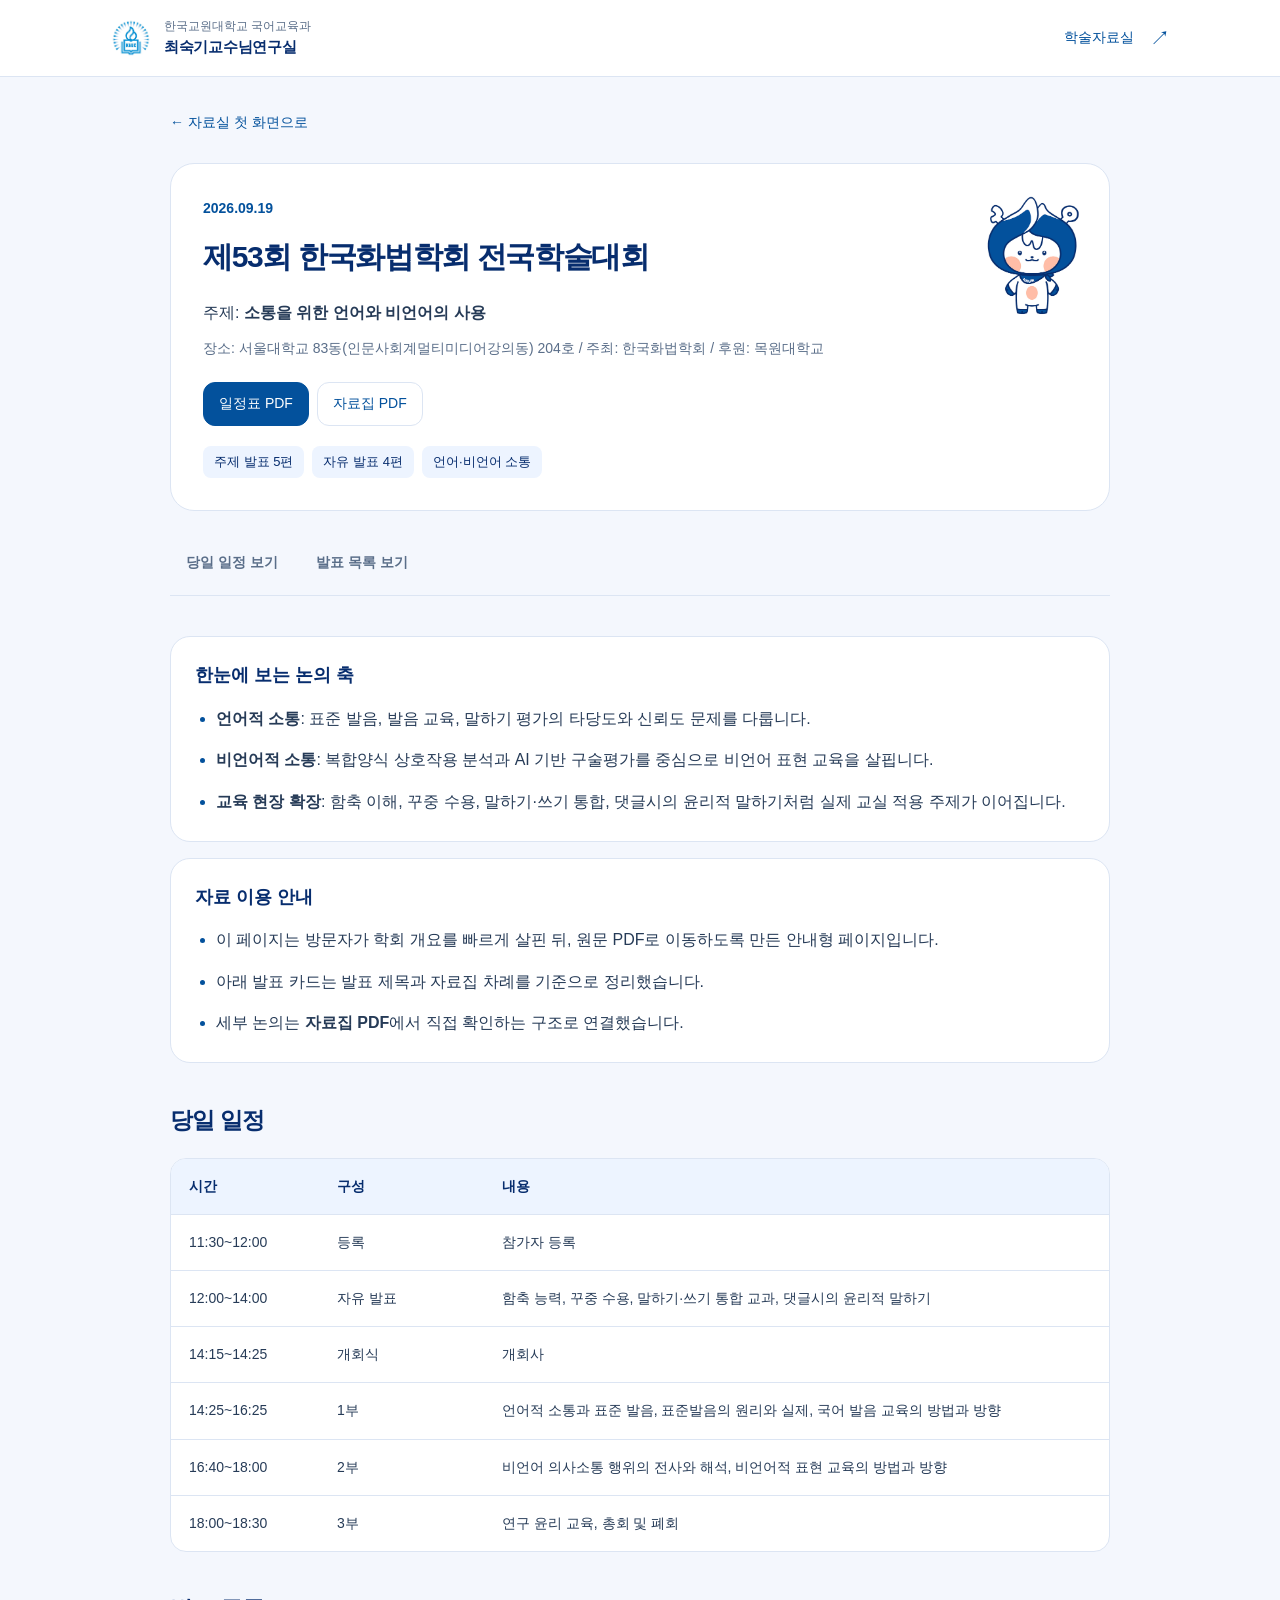
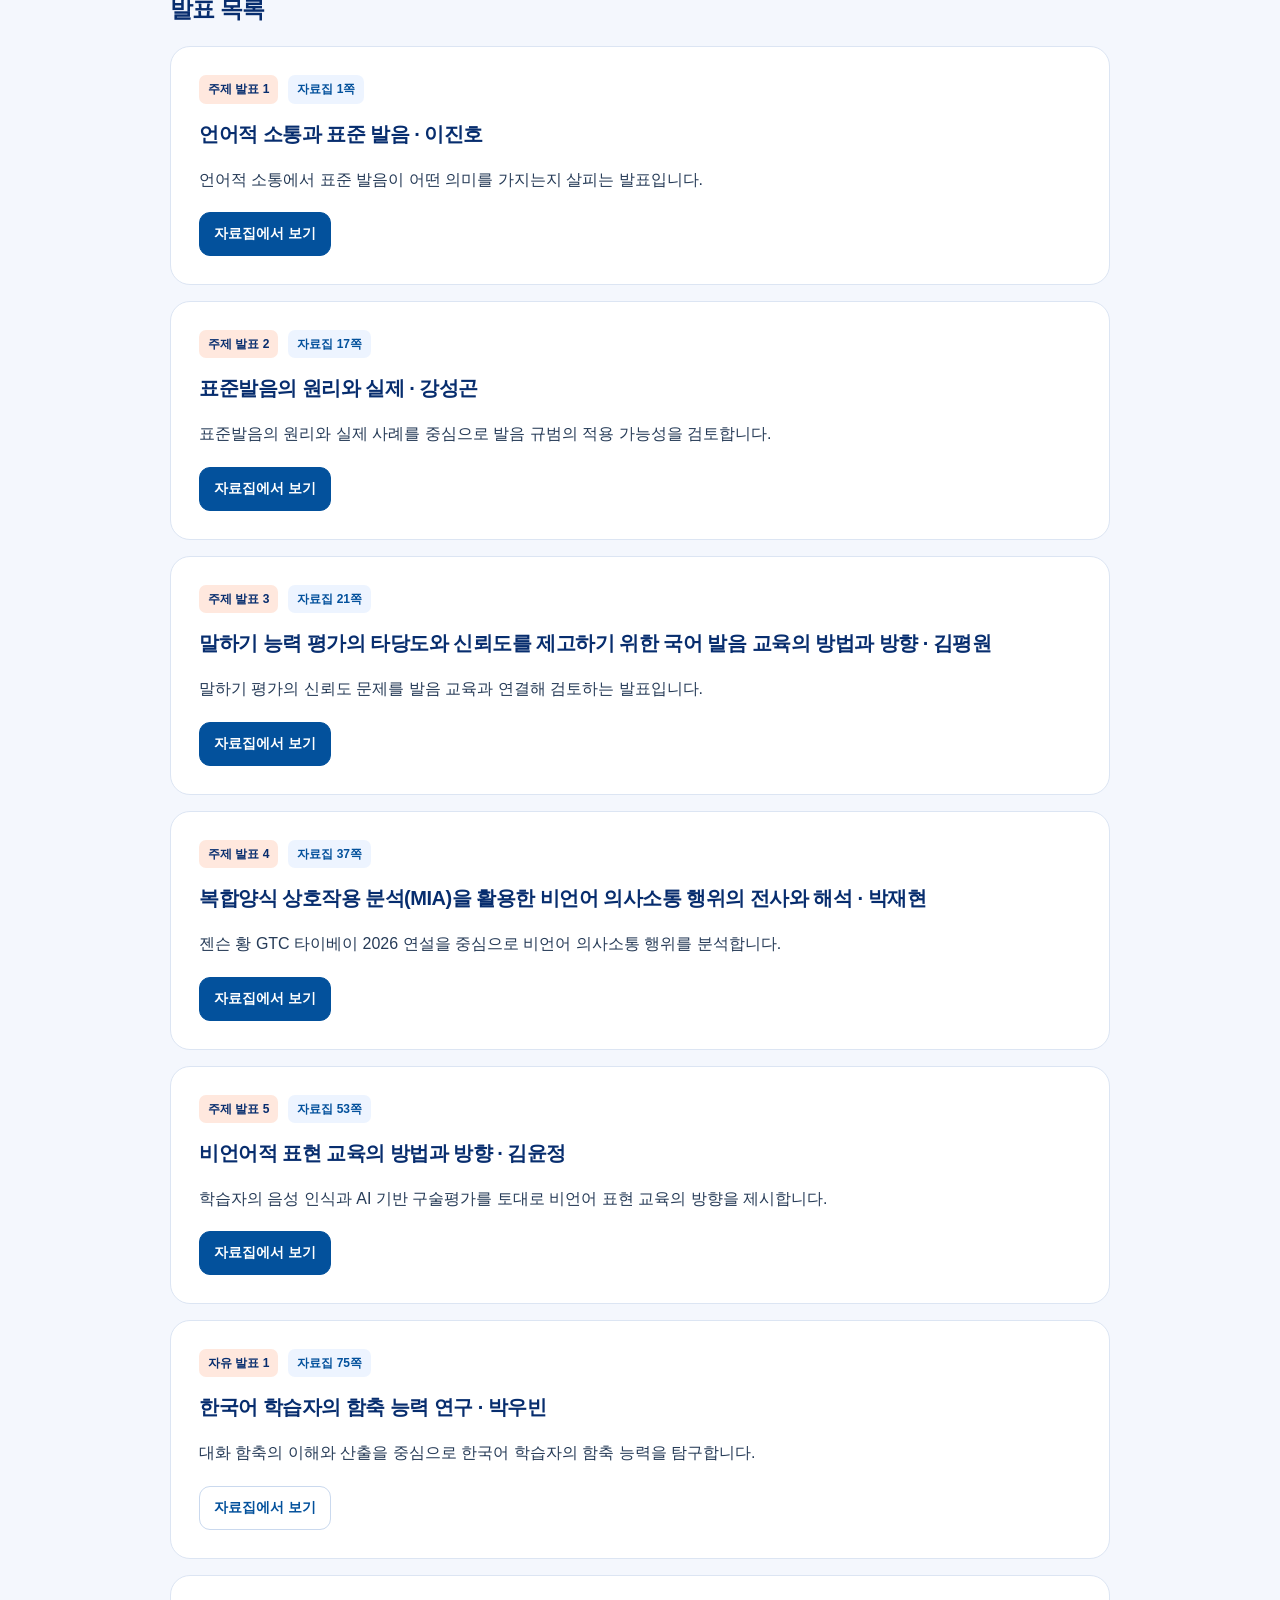
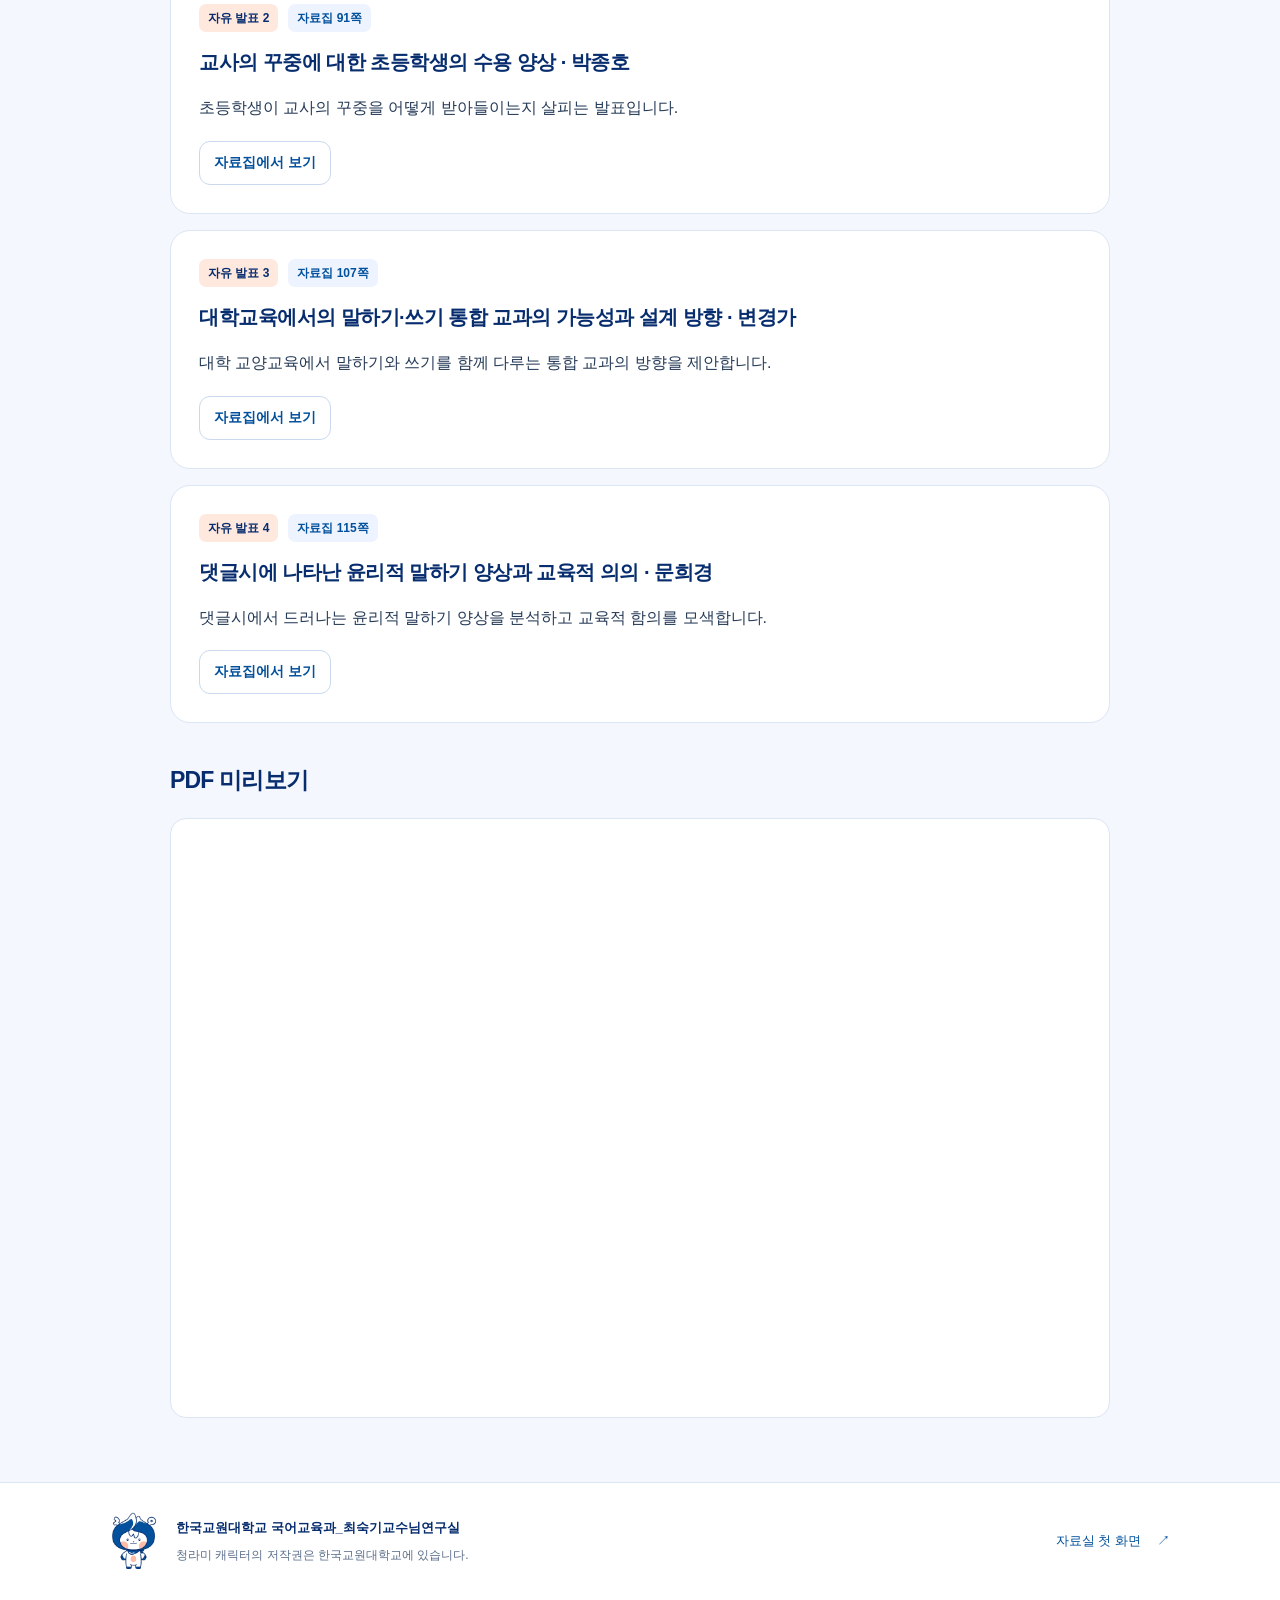
==== commit cb09e17c: "Refresh archive with Cheongrami branding and mobile-friendly reading layouts" ====
--- a/pages/hwabeop-53.html
+++ b/pages/hwabeop-53.html
@@ -1,141 +1,149 @@
-<!DOCTYPE html>
-
-<html lang="ko">
-<head>
-<meta charset="utf-8"/>
-<meta content="width=device-width, initial-scale=1" name="viewport"/>
-<title>제53회 한국화법학회 전국학술대회 | 학술자료실</title>
-<link href="../assets/css/style.css?v=readable-2" rel="stylesheet"/>
-<link href="../assets/img/knue_logo.png" rel="icon" type="image/png"/></head>
-<body class="detail-page"><a class="skip-link" href="#main">본문 바로가기</a>
-<header class="topbar">
-<div class="container inner"><a aria-label="학술자료실 첫 화면" class="brand" href="../index.html"><img alt="KNUE 한국교원대학교" height="36" src="../assets/img/knue_logo.png" width="36"/></a></div>
-</header>
-<main class="container" id="main"><div class="back-row"><a class="back-link" href="../index.html">← 자료실 첫 화면으로</a></div>
-<section class="page-head">
-<div class="page-title-wrap">
-<div>
-<span class="page-badge">2026.09.19</span>
-<h1>제53회 한국화법학회 전국학술대회</h1>
-<p>주제: <strong>소통을 위한 언어와 비언어의 사용</strong></p>
-<p class="muted">장소: 서울대학교 83동(인문사회계멀티미디어강의동) 204호 / 주최: 한국화법학회 / 후원: 목원대학교</p>
-<div class="quick-links">
-<a href="../assets/docs/hwabeop_schedule.pdf" rel="noopener noreferrer" target="_blank">일정표 PDF</a>
-<a href="../assets/docs/hwabeop_proceedings.pdf" rel="noopener noreferrer" target="_blank">자료집 PDF</a>
-<a href="#schedule">당일 일정 보기</a>
-<a href="#papers">발표 목록 보기</a>
-</div>
-</div>
-
-</div>
-<div class="info-strip">
-<div class="info-item">주제 발표 5편</div>
-<div class="info-item">자유 발표 4편</div>
-<div class="info-item">언어·비언어 소통</div>
-</div>
-</section>
-<section class="section">
-<div class="summary-grid">
-<article class="page-card">
-<h3>한눈에 보는 논의 축</h3>
-<ul>
-<li><strong>언어적 소통</strong>: 표준 발음, 발음 교육, 말하기 평가의 타당도와 신뢰도 문제를 다룹니다.</li>
-<li><strong>비언어적 소통</strong>: 복합양식 상호작용 분석과 AI 기반 구술평가를 중심으로 비언어 표현 교육을 살핍니다.</li>
-<li><strong>교육 현장 확장</strong>: 함축 이해, 꾸중 수용, 말하기·쓰기 통합, 댓글시의 윤리적 말하기처럼 실제 교실 적용 주제가 이어집니다.</li>
-</ul>
-</article>
-<article class="page-card">
-<h3>자료 이용 안내</h3>
-<ul>
-<li>이 페이지는 방문자가 학회 개요를 빠르게 살핀 뒤, 원문 PDF로 이동하도록 만든 안내형 페이지입니다.</li>
-<li>아래 발표 카드는 발표 제목과 자료집 차례를 기준으로 정리했습니다.</li>
-<li>세부 논의는 <strong>자료집 PDF</strong>에서 직접 확인하는 구조로 연결했습니다.</li>
-</ul>
-</article>
-</div>
-</section>
-<section class="section" id="schedule">
-<h2>당일 일정</h2>
-<div aria-label="학술대회 일정표. 좁은 화면에서는 좌우로 이동해 확인할 수 있습니다." class="table-wrap" role="region" tabindex="0">
-<table>
-<thead>
-<tr><th>시간</th><th>구성</th><th>내용</th></tr>
-</thead>
-<tbody>
-<tr><td>11:30~12:00</td><td>등록</td><td>참가자 등록</td></tr>
-<tr><td>12:00~14:00</td><td>자유 발표</td><td>함축 능력, 꾸중 수용, 말하기·쓰기 통합 교과, 댓글시의 윤리적 말하기</td></tr>
-<tr><td>14:15~14:25</td><td>개회식</td><td>개회사</td></tr>
-<tr><td>14:25~16:25</td><td>1부</td><td>언어적 소통과 표준 발음, 표준발음의 원리와 실제, 국어 발음 교육의 방법과 방향</td></tr>
-<tr><td>16:40~18:00</td><td>2부</td><td>비언어 의사소통 행위의 전사와 해석, 비언어적 표현 교육의 방법과 방향</td></tr>
-<tr><td>18:00~18:30</td><td>3부</td><td>연구 윤리 교육, 총회 및 폐회</td></tr>
-</tbody>
-</table>
-</div>
-</section>
-<section class="section" id="papers">
-<h2>발표 목록</h2>
-<div class="papers">
-<article class="paper-card">
-<div class="paper-meta"><span class="badge">주제 발표 1</span><span class="badge">자료집 1쪽</span></div>
-<h3>언어적 소통과 표준 발음 · 이진호</h3>
-<p>언어적 소통에서 표준 발음이 어떤 의미를 가지는지 살피는 발표입니다.</p>
-<div class="links"><a class="button blue" href="../assets/docs/hwabeop_proceedings.pdf#page=4" rel="noopener noreferrer" target="_blank">자료집에서 보기</a></div>
-</article>
-<article class="paper-card">
-<div class="paper-meta"><span class="badge">주제 발표 2</span><span class="badge">자료집 17쪽</span></div>
-<h3>표준발음의 원리와 실제 · 강성곤</h3>
-<p>표준발음의 원리와 실제 사례를 중심으로 발음 규범의 적용 가능성을 검토합니다.</p>
-<div class="links"><a class="button blue" href="../assets/docs/hwabeop_proceedings.pdf#page=20" rel="noopener noreferrer" target="_blank">자료집에서 보기</a></div>
-</article>
-<article class="paper-card">
-<div class="paper-meta"><span class="badge">주제 발표 3</span><span class="badge">자료집 21쪽</span></div>
-<h3>말하기 능력 평가의 타당도와 신뢰도를 제고하기 위한 국어 발음 교육의 방법과 방향 · 김평원</h3>
-<p>말하기 평가의 신뢰도 문제를 발음 교육과 연결해 검토하는 발표입니다.</p>
-<div class="links"><a class="button blue" href="../assets/docs/hwabeop_proceedings.pdf#page=24" rel="noopener noreferrer" target="_blank">자료집에서 보기</a></div>
-</article>
-<article class="paper-card">
-<div class="paper-meta"><span class="badge">주제 발표 4</span><span class="badge">자료집 37쪽</span></div>
-<h3>복합양식 상호작용 분석(MIA)을 활용한 비언어 의사소통 행위의 전사와 해석 · 박재현</h3>
-<p>젠슨 황 GTC 타이베이 2026 연설을 중심으로 비언어 의사소통 행위를 분석합니다.</p>
-<div class="links"><a class="button blue" href="../assets/docs/hwabeop_proceedings.pdf#page=40" rel="noopener noreferrer" target="_blank">자료집에서 보기</a></div>
-</article>
-<article class="paper-card">
-<div class="paper-meta"><span class="badge">주제 발표 5</span><span class="badge">자료집 53쪽</span></div>
-<h3>비언어적 표현 교육의 방법과 방향 · 김윤정</h3>
-<p>학습자의 음성 인식과 AI 기반 구술평가를 토대로 비언어 표현 교육의 방향을 제시합니다.</p>
-<div class="links"><a class="button blue" href="../assets/docs/hwabeop_proceedings.pdf#page=56" rel="noopener noreferrer" target="_blank">자료집에서 보기</a></div>
-</article>
-<article class="paper-card">
-<div class="paper-meta"><span class="badge">자유 발표 1</span><span class="badge">자료집 75쪽</span></div>
-<h3>한국어 학습자의 함축 능력 연구 · 박우빈</h3>
-<p>대화 함축의 이해와 산출을 중심으로 한국어 학습자의 함축 능력을 탐구합니다.</p>
-<div class="links"><a class="button" href="../assets/docs/hwabeop_proceedings.pdf#page=78" rel="noopener noreferrer" target="_blank">자료집에서 보기</a></div>
-</article>
-<article class="paper-card">
-<div class="paper-meta"><span class="badge">자유 발표 2</span><span class="badge">자료집 91쪽</span></div>
-<h3>교사의 꾸중에 대한 초등학생의 수용 양상 · 박종호</h3>
-<p>초등학생이 교사의 꾸중을 어떻게 받아들이는지 살피는 발표입니다.</p>
-<div class="links"><a class="button" href="../assets/docs/hwabeop_proceedings.pdf#page=94" rel="noopener noreferrer" target="_blank">자료집에서 보기</a></div>
-</article>
-<article class="paper-card">
-<div class="paper-meta"><span class="badge">자유 발표 3</span><span class="badge">자료집 107쪽</span></div>
-<h3>대학교육에서의 말하기·쓰기 통합 교과의 가능성과 설계 방향 · 변경가</h3>
-<p>대학 교양교육에서 말하기와 쓰기를 함께 다루는 통합 교과의 방향을 제안합니다.</p>
-<div class="links"><a class="button" href="../assets/docs/hwabeop_proceedings.pdf#page=110" rel="noopener noreferrer" target="_blank">자료집에서 보기</a></div>
-</article>
-<article class="paper-card">
-<div class="paper-meta"><span class="badge">자유 발표 4</span><span class="badge">자료집 115쪽</span></div>
-<h3>댓글시에 나타난 윤리적 말하기 양상과 교육적 의의 · 문희경</h3>
-<p>댓글시에서 드러나는 윤리적 말하기 양상을 분석하고 교육적 함의를 모색합니다.</p>
-<div class="links"><a class="button" href="../assets/docs/hwabeop_proceedings.pdf#page=118" rel="noopener noreferrer" target="_blank">자료집에서 보기</a></div>
-</article>
-</div>
-</section>
-<section class="section">
-<h2>PDF 미리보기</h2>
-<iframe class="pdf-embed" loading="lazy" src="../assets/docs/hwabeop_schedule.pdf" title="한국화법학회 일정표 PDF"></iframe>
-</section>
-</main>
-<footer class="site-footer"><div class="container footer-inner"><p>한국교원대학교 국어교육과_최숙기교수님연구실</p><a class="back-link" href="../index.html">← 자료실 첫 화면으로</a><span aria-hidden="true" class="cheongrami-decoration"></span></div></footer>
-</body>
-</html>
+<!DOCTYPE html>
+
+<html lang="ko">
+<head>
+<meta charset="utf-8"/>
+<meta content="width=device-width, initial-scale=1" name="viewport"/>
+<title>제53회 한국화법학회 전국학술대회 | 학술자료실</title>
+
+<link href="../assets/img/knue_logo.png" rel="icon" type="image/png"/><link href="../assets/css/cheongrami.css?v=cheongrami-1" rel="stylesheet"/><meta content="#072d6e" name="theme-color"/></head>
+<body class="detail-page" id="top"><a class="skip-link" href="#main">본문 바로가기</a>
+<header class="topbar"><div class="container inner">
+<a aria-label="학술자료실 첫 화면" class="brand" href="../index.html">
+<img alt="" height="42" src="../assets/img/knue_logo.png" width="42"/>
+<span class="brand-copy"><span>한국교원대학교 국어교육과</span><strong>최숙기교수님연구실</strong></span>
+</a><a class="header-home" href="../index.html">학술자료실 <span aria-hidden="true">↗</span></a>
+</div></header>
+<main class="container" id="main"><div class="back-row"><a class="back-link" href="../index.html">← 자료실 첫 화면으로</a></div>
+<section class="page-head"><span aria-hidden="true" class="mascot-frame detail-mascot"><img alt="" decoding="async" height="1414" src="../assets/img/cheongrami-guide.png" width="1000"/></span>
+<div class="page-title-wrap">
+<div>
+<span class="page-badge">2026.09.19</span>
+<h1>제53회 한국화법학회 전국학술대회</h1>
+<p>주제: <strong>소통을 위한 언어와 비언어의 사용</strong></p>
+<p class="muted">장소: 서울대학교 83동(인문사회계멀티미디어강의동) 204호 / 주최: 한국화법학회 / 후원: 목원대학교</p>
+<div aria-label="원문 자료" class="quick-links">
+<a href="../assets/docs/hwabeop_schedule.pdf" rel="noopener noreferrer" target="_blank">일정표 PDF</a>
+<a href="../assets/docs/hwabeop_proceedings.pdf" rel="noopener noreferrer" target="_blank">자료집 PDF</a>
+
+
+</div>
+</div>
+</div>
+<div class="info-strip">
+<div class="info-item">주제 발표 5편</div>
+<div class="info-item">자유 발표 4편</div>
+<div class="info-item">언어·비언어 소통</div>
+</div>
+</section><nav aria-label="페이지 목차" class="section-nav"><div class="section-nav-inner"><a href="#schedule">당일 일정 보기</a><a href="#papers">발표 목록 보기</a></div></nav>
+<section class="section">
+<div class="summary-grid">
+<article class="page-card">
+<h3>한눈에 보는 논의 축</h3>
+<ul>
+<li><strong>언어적 소통</strong>: 표준 발음, 발음 교육, 말하기 평가의 타당도와 신뢰도 문제를 다룹니다.</li>
+<li><strong>비언어적 소통</strong>: 복합양식 상호작용 분석과 AI 기반 구술평가를 중심으로 비언어 표현 교육을 살핍니다.</li>
+<li><strong>교육 현장 확장</strong>: 함축 이해, 꾸중 수용, 말하기·쓰기 통합, 댓글시의 윤리적 말하기처럼 실제 교실 적용 주제가 이어집니다.</li>
+</ul>
+</article>
+<article class="page-card">
+<h3>자료 이용 안내</h3>
+<ul>
+<li>이 페이지는 방문자가 학회 개요를 빠르게 살핀 뒤, 원문 PDF로 이동하도록 만든 안내형 페이지입니다.</li>
+<li>아래 발표 카드는 발표 제목과 자료집 차례를 기준으로 정리했습니다.</li>
+<li>세부 논의는 <strong>자료집 PDF</strong>에서 직접 확인하는 구조로 연결했습니다.</li>
+</ul>
+</article>
+</div>
+</section>
+<section class="section" id="schedule">
+<h2>당일 일정</h2>
+<div aria-label="학술대회 일정표" class="table-wrap" role="region" tabindex="0">
+<table class="schedule-table" role="table">
+<thead role="rowgroup">
+<tr role="row"><th role="columnheader">시간</th><th role="columnheader">구성</th><th role="columnheader">내용</th></tr>
+</thead>
+<tbody role="rowgroup">
+<tr role="row"><td role="cell">11:30~12:00</td><td role="cell">등록</td><td role="cell">참가자 등록</td></tr>
+<tr role="row"><td role="cell">12:00~14:00</td><td role="cell">자유 발표</td><td role="cell">함축 능력, 꾸중 수용, 말하기·쓰기 통합 교과, 댓글시의 윤리적 말하기</td></tr>
+<tr role="row"><td role="cell">14:15~14:25</td><td role="cell">개회식</td><td role="cell">개회사</td></tr>
+<tr role="row"><td role="cell">14:25~16:25</td><td role="cell">1부</td><td role="cell">언어적 소통과 표준 발음, 표준발음의 원리와 실제, 국어 발음 교육의 방법과 방향</td></tr>
+<tr role="row"><td role="cell">16:40~18:00</td><td role="cell">2부</td><td role="cell">비언어 의사소통 행위의 전사와 해석, 비언어적 표현 교육의 방법과 방향</td></tr>
+<tr role="row"><td role="cell">18:00~18:30</td><td role="cell">3부</td><td role="cell">연구 윤리 교육, 총회 및 폐회</td></tr>
+</tbody>
+</table>
+</div>
+</section>
+<section class="section" id="papers">
+<h2>발표 목록</h2>
+<div class="papers">
+<article class="paper-card">
+<div class="paper-meta"><span class="badge">주제 발표 1</span><span class="badge">자료집 1쪽</span></div>
+<h3>언어적 소통과 표준 발음 · 이진호</h3>
+<p>언어적 소통에서 표준 발음이 어떤 의미를 가지는지 살피는 발표입니다.</p>
+<div class="links"><a class="button blue" href="../assets/docs/hwabeop_proceedings.pdf#page=4" rel="noopener noreferrer" target="_blank">자료집에서 보기</a></div>
+</article>
+<article class="paper-card">
+<div class="paper-meta"><span class="badge">주제 발표 2</span><span class="badge">자료집 17쪽</span></div>
+<h3>표준발음의 원리와 실제 · 강성곤</h3>
+<p>표준발음의 원리와 실제 사례를 중심으로 발음 규범의 적용 가능성을 검토합니다.</p>
+<div class="links"><a class="button blue" href="../assets/docs/hwabeop_proceedings.pdf#page=20" rel="noopener noreferrer" target="_blank">자료집에서 보기</a></div>
+</article>
+<article class="paper-card">
+<div class="paper-meta"><span class="badge">주제 발표 3</span><span class="badge">자료집 21쪽</span></div>
+<h3>말하기 능력 평가의 타당도와 신뢰도를 제고하기 위한 국어 발음 교육의 방법과 방향 · 김평원</h3>
+<p>말하기 평가의 신뢰도 문제를 발음 교육과 연결해 검토하는 발표입니다.</p>
+<div class="links"><a class="button blue" href="../assets/docs/hwabeop_proceedings.pdf#page=24" rel="noopener noreferrer" target="_blank">자료집에서 보기</a></div>
+</article>
+<article class="paper-card">
+<div class="paper-meta"><span class="badge">주제 발표 4</span><span class="badge">자료집 37쪽</span></div>
+<h3>복합양식 상호작용 분석(MIA)을 활용한 비언어 의사소통 행위의 전사와 해석 · 박재현</h3>
+<p>젠슨 황 GTC 타이베이 2026 연설을 중심으로 비언어 의사소통 행위를 분석합니다.</p>
+<div class="links"><a class="button blue" href="../assets/docs/hwabeop_proceedings.pdf#page=40" rel="noopener noreferrer" target="_blank">자료집에서 보기</a></div>
+</article>
+<article class="paper-card">
+<div class="paper-meta"><span class="badge">주제 발표 5</span><span class="badge">자료집 53쪽</span></div>
+<h3>비언어적 표현 교육의 방법과 방향 · 김윤정</h3>
+<p>학습자의 음성 인식과 AI 기반 구술평가를 토대로 비언어 표현 교육의 방향을 제시합니다.</p>
+<div class="links"><a class="button blue" href="../assets/docs/hwabeop_proceedings.pdf#page=56" rel="noopener noreferrer" target="_blank">자료집에서 보기</a></div>
+</article>
+<article class="paper-card">
+<div class="paper-meta"><span class="badge">자유 발표 1</span><span class="badge">자료집 75쪽</span></div>
+<h3>한국어 학습자의 함축 능력 연구 · 박우빈</h3>
+<p>대화 함축의 이해와 산출을 중심으로 한국어 학습자의 함축 능력을 탐구합니다.</p>
+<div class="links"><a class="button" href="../assets/docs/hwabeop_proceedings.pdf#page=78" rel="noopener noreferrer" target="_blank">자료집에서 보기</a></div>
+</article>
+<article class="paper-card">
+<div class="paper-meta"><span class="badge">자유 발표 2</span><span class="badge">자료집 91쪽</span></div>
+<h3>교사의 꾸중에 대한 초등학생의 수용 양상 · 박종호</h3>
+<p>초등학생이 교사의 꾸중을 어떻게 받아들이는지 살피는 발표입니다.</p>
+<div class="links"><a class="button" href="../assets/docs/hwabeop_proceedings.pdf#page=94" rel="noopener noreferrer" target="_blank">자료집에서 보기</a></div>
+</article>
+<article class="paper-card">
+<div class="paper-meta"><span class="badge">자유 발표 3</span><span class="badge">자료집 107쪽</span></div>
+<h3>대학교육에서의 말하기·쓰기 통합 교과의 가능성과 설계 방향 · 변경가</h3>
+<p>대학 교양교육에서 말하기와 쓰기를 함께 다루는 통합 교과의 방향을 제안합니다.</p>
+<div class="links"><a class="button" href="../assets/docs/hwabeop_proceedings.pdf#page=110" rel="noopener noreferrer" target="_blank">자료집에서 보기</a></div>
+</article>
+<article class="paper-card">
+<div class="paper-meta"><span class="badge">자유 발표 4</span><span class="badge">자료집 115쪽</span></div>
+<h3>댓글시에 나타난 윤리적 말하기 양상과 교육적 의의 · 문희경</h3>
+<p>댓글시에서 드러나는 윤리적 말하기 양상을 분석하고 교육적 함의를 모색합니다.</p>
+<div class="links"><a class="button" href="../assets/docs/hwabeop_proceedings.pdf#page=118" rel="noopener noreferrer" target="_blank">자료집에서 보기</a></div>
+</article>
+</div>
+</section>
+<section class="section">
+<h2>PDF 미리보기</h2>
+<iframe class="pdf-embed" loading="lazy" src="../assets/docs/hwabeop_schedule.pdf" title="한국화법학회 일정표 PDF"></iframe><p class="pdf-mobile-link"><a class="button blue" href="../assets/docs/hwabeop_schedule.pdf" rel="noopener noreferrer" target="_blank">일정표 PDF 열기 <span aria-hidden="true">↗</span></a></p>
+</section>
+</main>
+
+<a class="back-to-top" hidden="" href="#top"><span aria-hidden="true">↑</span><span>맨 위로</span></a><footer class="site-footer"><div class="container footer-inner">
+<div class="footer-brand"><span aria-hidden="true" class="mascot-frame footer-mascot"><img alt="" decoding="async" height="1414" src="../assets/img/cheongrami-guide.png" width="1000"/></span><div>
+<p class="footer-title">한국교원대학교 국어교육과_<wbr/>최숙기교수님연구실</p>
+<p class="character-credit">청라미 캐릭터의 저작권은 한국교원대학교에 있습니다.</p>
+</div></div>
+<a class="footer-home" href="../index.html">자료실 첫 화면 <span aria-hidden="true">↗</span></a>
+</div></footer><script defer="" src="../assets/js/common.js?v=cheongrami-1"></script></body>
+</html>
--- a/assets/css/cheongrami.css
+++ b/assets/css/cheongrami.css
@@ -0,0 +1,280 @@
+/* KNUE archive · Cheongrami's navy, blue, peach and white. */
+:root {
+  --navy: #072d6e; --blue: #03519c; --peach: #ffbda6;
+  --paper: #fff; --ink: #263b57; --accent: var(--blue); --muted: #5a6e89;
+  --canvas: #f4f7fd; --wash: #edf4ff; --rule: #dce5f3; --line: var(--rule);
+  --header-height: 76px; color-scheme: light;
+}
+* { box-sizing: border-box; }
+html { scroll-behavior: smooth; }
+#main, #conferences { scroll-margin-top: 100px; }
+body {
+  margin: 0; color: var(--ink); background: var(--canvas);
+  font-family: "Pretendard", "Apple SD Gothic Neo", "Malgun Gothic", "Noto Sans KR", sans-serif;
+  font-size: 16px; line-height: 1.85; word-break: keep-all;
+  overflow-wrap: anywhere; -webkit-text-size-adjust: 100%;
+}
+a { color: var(--blue); text-underline-offset: 4px; }
+button, input, select { font: inherit; }
+button, a, summary { -webkit-tap-highlight-color: rgb(3 81 156 / 12%); }
+img { max-width: 100%; }
+[hidden] { display: none !important; }
+a:focus-visible, button:focus-visible, input:focus-visible, select:focus-visible,
+summary:focus-visible, [tabindex]:focus-visible { outline: 3px solid var(--blue); outline-offset: 4px; }
+.container, .wrap { width: min(1060px, calc(100% - 64px)); margin-inline: auto; }
+.skip-link, .skip { position: fixed; top: -100px; left: 16px; z-index: 100; padding: 10px 18px; border-radius: 12px; color: white; background: var(--navy); }
+.skip-link:focus, .skip:focus { top: 12px; }
+.topbar { position: sticky; top: 0; z-index: 30; border-bottom: 1px solid var(--rule); background: rgb(255 255 255 / 97%); }
+.topbar .inner { min-height: var(--header-height); height: auto; display: flex; align-items: center; justify-content: space-between; gap: 20px; }
+.brand { display: flex; gap: 12px; align-items: center; min-height: 48px; color: var(--navy); text-decoration: none; }
+.brand img { width: 42px; height: 42px; object-fit: contain; flex: 0 0 auto; }
+.brand-copy { display: grid; gap: 1px; line-height: 1.5; }
+.brand-copy > span { font-size: 12px; color: var(--muted); }
+.brand-copy strong { font-size: 15px; font-weight: 700; letter-spacing: -.02em; }
+.header-home { display: inline-flex; align-items: center; gap: 16px; min-height: 44px; font-size: 14px; text-decoration: none; white-space: nowrap; }
+.header-home:hover { text-decoration: underline; }
+.header-home span { font-size: 20px; }
+
+/* The supplied character sheet stays intact; this window shows its main pose. */
+.mascot-frame { display: block; position: relative; width: 235px; aspect-ratio: 610 / 760; overflow: hidden; background: white; flex: 0 0 auto; }
+.mascot-frame img { position: absolute; width: 163.9345%; max-width: none; height: auto; left: -34.4263%; top: -23.6842%; }
+.archive-hero { position: relative; display: grid; grid-template-columns: 1fr 310px; gap: 44px; align-items: center; min-height: 380px; margin: 40px 0 46px; padding: 40px 58px; background: white; border: 1px solid var(--rule); border-radius: 32px; overflow: hidden; }
+.hero-copy { position: relative; z-index: 1; }
+.eyebrow { display: flex; align-items: center; gap: 8px; margin: 0 0 14px; color: var(--blue); font-size: 11px; font-weight: 700; letter-spacing: .12em; }
+.eyebrow > span { width: 8px; height: 8px; border-radius: 50%; background: var(--peach); }
+.archive-hero h1 { margin: 0; color: var(--navy); font-size: clamp(40px, 4.8vw, 56px); font-weight: 800; line-height: 1.25; letter-spacing: -.055em; }
+.hero-description { margin: 18px 0 22px; font-size: 18px; line-height: 1.8; letter-spacing: -.02em; }
+.hero-link { display: inline-flex; align-items: center; gap: 24px; min-height: 48px; padding: 10px 19px; border-radius: 14px; color: white; background: var(--navy); font-size: 14px; text-decoration: none; }
+.hero-link:hover { background: var(--blue); }
+.hero-link span { font-size: 20px; }
+.hero-art { position: relative; display: flex; justify-content: center; align-items: center; min-height: 302px; }
+.hero-art .mascot-frame { transform: rotate(4deg); }
+.mascot-label { position: absolute; left: -15px; top: 8px; z-index: 2; transform: rotate(-9deg); padding: 5px 15px; border: 1.5px solid var(--navy); border-radius: 18px 18px 3px 18px; color: var(--navy); background: var(--peach); font-size: 13px; font-weight: 700; }
+.hero-dot { position: absolute; width: 22px; height: 22px; border: 6px solid var(--peach); border-radius: 50%; right: -3px; bottom: 35px; }
+.hero-art::before, .hero-art::after { content: ''; position: absolute; background: var(--wash); border-radius: 50%; }
+.hero-art::before { width: 34px; height: 34px; left: 3px; bottom: 20px; }
+.hero-art::after { width: 12px; height: 12px; right: 15px; top: 32px; }
+.archive-section-heading { display: flex; align-items: baseline; justify-content: space-between; gap: 14px; margin-bottom: 18px; }
+.archive-section-heading h2 { margin: 0; color: var(--navy); font-size: 23px; letter-spacing: -.04em; }
+.archive-section-heading > span { font-size: 13px; color: var(--muted); white-space: nowrap; }
+.conference-list { display: grid; gap: 14px; padding: 0; margin: 0; list-style: none; }
+.conference-list li { margin: 0; }
+.conference-link { display: grid; grid-template-columns: 138px minmax(0, 1fr) 44px; gap: 24px; align-items: center; min-height: 112px; padding: 22px 28px; border: 1px solid var(--rule); border-radius: 20px; background: white; color: var(--navy); text-decoration: none; transition: transform .18s, border-color .18s, box-shadow .18s; }
+.conference-date { width: fit-content; padding: 5px 12px; background: var(--wash); border-radius: 9px; font-size: 14px; font-weight: 600; font-variant-numeric: tabular-nums; }
+.conference-list li:first-child .conference-date { background: #ffe8de; }
+.conference-date.undated { font-size: 13px; color: var(--muted); }
+.conference-name { font-size: 19px; font-weight: 700; line-height: 1.6; letter-spacing: -.03em; }
+.conference-open { display: grid; place-items: center; width: 44px; height: 44px; border: 1px solid var(--rule); border-radius: 50%; color: var(--blue); font-size: 23px; }
+@media (hover: hover) {
+  .conference-link:hover { transform: translateY(-3px); border-color: #a7bddc; box-shadow: 0 8px 20px rgb(7 45 110 / 5%); }
+  .conference-link:hover .conference-open { color: white; background: var(--blue); border-color: var(--blue); }
+}
+
+/* Reading pages retain a comfortable measure, with clear section navigation. */
+.detail-page main.container, .jakmun-page > .wrap, .jakmun-page main.wrap { max-width: 940px; }
+.back-row { padding: 24px 0 18px; }
+.back-link, .back { display: inline-flex; align-items: center; min-height: 44px; margin: 0; color: var(--blue); font-size: 14px; text-decoration: none; }
+.back-link:hover, .back:hover { text-decoration: underline; }
+.jakmun-page > .wrap > .back { margin: 22px 0 16px; }
+.page-head { position: relative; margin: 0; padding: 32px; background: white; border: 1px solid var(--rule); border-radius: 24px; }
+.page-head > .detail-mascot { float: right; width: 100px; margin: -3px -5px 12px 24px; }
+.page-head::after { content: ''; display: block; clear: both; }
+.page-head h1 { margin: 0 0 18px; color: var(--navy); font-size: 30px; line-height: 1.55; letter-spacing: -.045em; }
+.page-head p { margin: 8px 0 0; }
+.page-head .muted, .page-head .lab { font-size: 14px; color: var(--muted); }
+.page-badge, .page-head .meta { display: block; margin: 0 0 12px; color: var(--blue); font-size: 14px; font-weight: 600; }
+.quick-links, .top-links { display: flex; flex-wrap: wrap; gap: 8px; margin-top: 20px; }
+.quick-links a, .top-links a { display: inline-flex; justify-content: center; align-items: center; min-height: 44px; padding: 8px 15px; border: 1px solid var(--rule); border-radius: 12px; color: var(--blue); background: white; text-decoration: none; font-size: 14px; }
+.quick-links a:hover, .top-links a:hover { border-color: var(--blue); background: var(--wash); }
+.page-head .quick-links a:first-child { color: white; background: var(--blue); border-color: var(--blue); }
+.info-strip { clear: both; display: flex; flex-wrap: wrap; gap: 8px; margin-top: 20px; font-size: 13px; }
+.info-item { padding: 4px 11px; border-radius: 8px; background: var(--wash); color: var(--navy); }
+.section-nav, .toc { position: sticky; top: var(--header-height); z-index: 20; background: var(--canvas); border: 0; border-bottom: 1px solid var(--rule); }
+.section-nav { margin-top: 20px; }
+.section-nav-inner, .toc .wrap { display: flex; align-items: center; gap: 6px; padding-block: 10px; overflow-x: auto; scrollbar-width: thin; scroll-padding-inline: 8px; }
+.toc { margin-top: 20px; }
+.toc .wrap { max-width: 940px; }
+.section-nav a, .toc a { display: inline-flex; align-items: center; justify-content: center; min-height: 44px; flex: 0 0 auto; padding: 8px 16px; border-radius: 12px; color: var(--muted); white-space: nowrap; font-size: 14px; font-weight: 600; text-decoration: none; }
+.section-nav a:hover, .toc a:hover { background: white; color: var(--blue); text-decoration: none; }
+.section-nav a[aria-current="location"], .toc a[aria-current="location"] { background: var(--navy); color: white; }
+.section, .jakmun-page main > section { padding-top: 40px; scroll-margin-top: 150px; }
+.section h2, .jakmun-page h2 { margin: 0 0 20px; color: var(--navy); font-size: 23px; line-height: 1.5; letter-spacing: -.035em; }
+.summary-grid, .two-col { display: grid; gap: 16px; }
+.page-card { padding: 24px; border: 1px solid var(--rule); border-radius: 20px; background: white; }
+.page-card h3 { margin: 0 0 14px; color: var(--navy); font-size: 18px; font-weight: 700; line-height: 1.6; }
+.page-card ul { margin: 0; padding-left: 21px; }
+.page-card li + li { margin-top: 12px; }
+.page-card li::marker { color: var(--blue); }
+.papers { display: grid; gap: 16px; }
+.paper-card, .jakmun-page .paper { padding: 28px; border: 1px solid var(--rule); border-radius: 20px; background: white; scroll-margin-top: 150px; }
+.paper-card h3, .jakmun-page .paper h3 { margin: 0 0 14px; color: var(--navy); font-size: 20px; line-height: 1.65; font-weight: 700; letter-spacing: -.025em; }
+.paper-card p { margin: 0 0 12px; }
+.paper-card p:last-child { margin-bottom: 0; }
+.paper-meta { display: flex; flex-wrap: wrap; gap: 6px 10px; margin-bottom: 14px; }
+.badge { padding: 3px 9px; border-radius: 7px; color: var(--blue); background: var(--wash); font-size: 12px; font-weight: 600; }
+.badge:first-child { background: #ffe8de; color: var(--navy); }
+.links { display: flex; flex-wrap: wrap; gap: 8px; margin-top: 18px; }
+.button, .button.blue, .paper-actions a { display: inline-flex; align-items: center; justify-content: center; gap: 10px; min-height: 44px; padding: 8px 14px; border: 1px solid #cad9ee; border-radius: 11px; color: var(--blue); background: white; font-size: 14px; font-weight: 600; text-decoration: none; }
+.button:hover, .paper-actions a:hover { background: var(--wash); border-color: var(--blue); }
+.button.blue { background: var(--blue); color: white; border-color: var(--blue); }
+.small { font-size: 14px; color: var(--muted); }
+.notice, .callout { margin-top: 20px; padding: 17px 20px; border: 1px solid #efd9cf; border-left: 4px solid var(--peach); border-radius: 12px; background: #fff7f3; font-size: 14px; }
+.table-wrap { overflow-x: auto; border: 1px solid var(--rule); border-radius: 16px; background: white; }
+table { width: 100%; min-width: 660px; border-collapse: collapse; font-size: 14px; line-height: 1.8; }
+th, td { padding: 15px 18px; border-bottom: 1px solid var(--rule); text-align: left; vertical-align: top; }
+th { color: var(--navy); background: var(--wash); font-weight: 700; }
+.schedule-table th:first-child, .schedule-table td:first-child { width: 148px; font-variant-numeric: tabular-nums; }
+.schedule-table th:nth-child(2) { width: 165px; }
+tr:last-child td { border-bottom: 0; }
+.pdf-embed { display: block; width: 100%; height: 600px; border: 1px solid var(--rule); border-radius: 16px; background: white; }
+.pdf-mobile-link { display: none; }
+.back-to-top { position: fixed; right: 22px; bottom: max(22px, env(safe-area-inset-bottom)); z-index: 25; display: flex; align-items: center; gap: 8px; min-height: 46px; padding: 8px 15px; border: 1px solid var(--rule); border-radius: 24px; color: var(--navy); background: white; box-shadow: 0 3px 12px rgb(7 45 110 / 9%); font-size: 13px; font-weight: 700; text-decoration: none; }
+.back-to-top > span:first-child { font-size: 20px; }
+
+/* The existing writing-conference tools share the same reading surface. */
+.jakmun-page .paper { margin: 16px 0; }
+.jakmun-page .paper:first-of-type { padding-top: 28px; }
+.jakmun-page .paper-meta { color: var(--blue); font-size: 13px; }
+.jakmun-page .paper h3 { margin-top: 10px; }
+.jakmun-page .badges span { border: 0; padding: 3px 9px; border-radius: 7px; background: var(--wash); color: var(--blue); }
+.jakmun-page .paper-actions { gap: 8px; }
+.jakmun-page .paper-actions .download { border-radius: 11px; padding: 8px 14px; }
+.jakmun-page details { padding-top: 14px; }
+.jakmun-page summary { min-height: 44px; padding: 8px 0; }
+.jakmun-page .toolbar { margin-top: 16px; padding: 20px; border: 1px solid var(--rule); border-radius: 18px; background: white; }
+.jakmun-page .toolbar input, .jakmun-page .toolbar select, .jakmun-page .toolbar button { border-radius: 10px; min-height: 48px; font-size: 16px; }
+.jakmun-page .text-button { min-height: 44px; }
+.jakmun-page .doc-list { border: 1px solid var(--rule); border-radius: 16px; background: white; padding: 0 20px; }
+.jakmun-page .doc-list li:last-child { border-bottom: 0; }
+.jakmun-page .doc-links { flex-wrap: wrap; }
+.jakmun-page .theme-list { padding: 24px; border: 1px solid var(--rule); border-radius: 20px; background: white; }
+.jakmun-page .theme-list dt { color: var(--navy); }
+
+.site-footer { margin-top: 64px; border-top: 1px solid var(--rule); background: white; }
+.footer-inner { display: flex; align-items: center; justify-content: space-between; gap: 24px; padding-block: 28px 32px; }
+.footer-brand { display: flex; align-items: center; gap: 18px; }
+.footer-mascot { width: 48px; }
+.footer-inner p { margin: 0; }
+.footer-title { color: var(--navy); font-size: 13px; font-weight: 600; }
+.footer-inner .character-credit { margin-top: 5px; color: var(--muted); font-size: 12px; line-height: 1.7; }
+.footer-home { display: inline-flex; align-items: center; gap: 16px; min-height: 44px; flex: 0 0 auto; font-size: 13px; text-decoration: none; }
+.footer-home:hover { text-decoration: underline; }
+
+@media (max-width: 900px) {
+  .archive-hero { grid-template-columns: 1fr 235px; padding: 36px; gap: 20px; }
+  .hero-art .mascot-frame { width: 210px; }
+  .mascot-label { left: -5px; }
+  .conference-link { grid-template-columns: 125px minmax(0, 1fr) 44px; gap: 20px; }
+  .conference-name { font-size: 18px; }
+  .footer-inner { align-items: flex-start; }
+}
+@media (max-width: 700px) {
+  :root { --header-height: 68px; }
+  .container, .wrap { width: calc(100% - 36px); }
+  .topbar .inner { gap: 10px; }
+  .brand { gap: 8px; }
+  .brand img { width: 34px; height: 34px; }
+  .brand-copy > span { font-size: 10px; }
+  .brand-copy strong { font-size: 13px; }
+  .header-home { gap: 5px; font-size: 12px; }
+  .header-home span { font-size: 17px; }
+  .archive-hero { display: block; min-height: 264px; margin: 22px 0 30px; padding: 26px 24px; border-radius: 24px; }
+  .archive-hero h1 { font-size: 38px; }
+  .eyebrow { font-size: 9px; margin-bottom: 15px; letter-spacing: .08em; }
+  .hero-description { font-size: 14px; line-height: 1.85; margin: 14px 0 18px; }
+  .hero-link { min-height: 44px; padding: 7px 12px; gap: 14px; font-size: 12px; }
+  .hero-art { position: absolute; right: 6px; bottom: 18px; width: 135px; min-height: 180px; }
+  .hero-art .mascot-frame { width: 130px; transform: rotate(5deg); }
+  .mascot-label { top: -13px; left: 9px; padding: 3px 9px; font-size: 10px; }
+  .hero-dot { width: 14px; height: 14px; border-width: 4px; right: 1px; bottom: 4px; }
+  .hero-art::before { width: 20px; height: 20px; left: 5px; bottom: -2px; }
+  .hero-art::after { display: none; }
+  .archive-section-heading { margin-bottom: 14px; }
+  .archive-section-heading h2 { font-size: 20px; }
+  .archive-section-heading > span { font-size: 12px; }
+  .conference-list { gap: 12px; }
+  .conference-link { grid-template-columns: minmax(0, 1fr) 40px; gap: 12px 16px; padding: 20px; border-radius: 18px; min-height: 136px; }
+  .conference-date { grid-column: 1; padding: 3px 9px; font-size: 12px; }
+  .conference-date.undated { font-size: 12px; }
+  .conference-name { grid-column: 1; font-size: 17px; line-height: 1.65; }
+  .conference-open { grid-column: 2; grid-row: 1 / 3; width: 40px; height: 40px; }
+  .back-row { padding: 12px 0; }
+  .page-head { padding: 22px 20px; border-radius: 20px; }
+  .page-head > .detail-mascot { width: 62px; margin: -2px -2px 8px 10px; }
+  .page-head h1 { font-size: 24px; line-height: 1.55; }
+  .page-head p { font-size: 15px; }
+  .page-head .muted, .page-head .lab { font-size: 13px; }
+  .page-badge, .page-head .meta { font-size: 12px; }
+  .quick-links, .top-links { gap: 8px; }
+  .quick-links a, .top-links a { padding: 8px 12px; font-size: 13px; }
+  .info-strip { gap: 6px; font-size: 12px; }
+  .info-item { padding: 3px 8px; }
+  .section-nav, .toc { margin-top: 14px; }
+  .section-nav-inner, .toc .wrap { padding-block: 8px; }
+  .section-nav a, .toc a { padding: 8px 12px; font-size: 13px; }
+  .section, .jakmun-page main > section { padding-top: 30px; scroll-margin-top: 140px; }
+  .section h2, .jakmun-page h2 { font-size: 21px; margin-bottom: 16px; }
+  .page-card { padding: 20px; border-radius: 16px; }
+  .paper-card, .jakmun-page .paper, .jakmun-page .paper:first-of-type { padding: 22px 20px; border-radius: 16px; }
+  .paper-card h3, .jakmun-page .paper h3 { font-size: 18px; }
+  .badge { font-size: 11px; }
+  .notice, .callout { padding: 14px 16px; font-size: 13px; }
+  .links .button { flex: 1 1 auto; }
+  .schedule-table { display: block; min-width: 0; }
+  .schedule-table thead { position: absolute; width: 1px; height: 1px; padding: 0; overflow: hidden; clip-path: inset(50%); white-space: nowrap; }
+  .schedule-table tbody { display: block; }
+  .schedule-table tbody tr { display: grid; grid-template-columns: 104px minmax(0, 1fr); gap: 4px 12px; padding: 17px 16px; border-bottom: 1px solid var(--rule); }
+  .schedule-table tbody tr:last-child { border-bottom: 0; }
+  .schedule-table td { width: auto; padding: 0; border: 0; font-size: 13px; }
+  .schedule-table td:first-child { width: auto; grid-column: 1; grid-row: 1 / 3; font-size: 12px; font-weight: 700; color: var(--blue); white-space: nowrap; }
+  .schedule-table td:nth-child(2) { grid-column: 2; font-weight: 700; color: var(--navy); }
+  .schedule-table td:nth-child(3) { grid-column: 2; color: var(--muted); }
+  .pdf-embed { display: none; }
+  .pdf-mobile-link { display: block; }
+  .jakmun-page .toolbar { padding: 16px; }
+  .jakmun-page .theme-list { padding: 20px; }
+  .jakmun-page .paper dl { grid-template-columns: 1fr; }
+  .jakmun-page .paper-actions a { flex: 1 1 auto; }
+  .jakmun-page .doc-list { padding-inline: 16px; }
+  .jakmun-page .doc-links { gap: 8px 20px; }
+  .site-footer { margin-top: 40px; }
+  .footer-inner { display: block; padding-block: 24px 80px; }
+  .footer-brand { align-items: flex-start; gap: 12px; }
+  .footer-mascot { width: 38px; }
+  .footer-title { font-size: 12px; line-height: 1.8; }
+  .footer-inner .character-credit { font-size: 11px; }
+  .footer-home { margin: 10px 0 0 50px; }
+  .back-to-top { right: 18px; bottom: max(16px, env(safe-area-inset-bottom)); }
+}
+@media (max-width: 374px) {
+  .container, .wrap { width: calc(100% - 28px); }
+  .header-home { font-size: 11px; }
+  .brand-copy strong { font-size: 12px; }
+  .archive-hero { padding: 24px 19px; min-height: 254px; }
+  .archive-hero h1 { font-size: 32px; }
+  .hero-description { font-size: 13px; }
+  .hero-art { width: 102px; min-height: 145px; bottom: 30px; right: 3px; }
+  .hero-art .mascot-frame { width: 100px; }
+  .mascot-label { left: 0; font-size: 9px; }
+  .hero-link { gap: 8px; font-size: 11px; }
+  .conference-link { padding: 17px; gap: 10px 12px; }
+  .conference-name { font-size: 16px; }
+  .page-head h1 { font-size: 22px; }
+  .schedule-table tbody tr { grid-template-columns: 88px minmax(0,1fr); padding-inline: 12px; gap: 4px 9px; }
+  .schedule-table td:first-child { font-size: 11px; }
+}
+@media (prefers-reduced-motion: reduce) {
+  html { scroll-behavior: auto; }
+  *, *::before, *::after { transition: none !important; animation: none !important; }
+}
+@media print {
+  .topbar, .back-row, .quick-links, .top-links, .section-nav, .toc, .skip-link, .skip,
+  .mascot-frame, .hero-art, .hero-link, .back-to-top, .pdf-embed, .footer-home { display: none !important; }
+  body { background: white; color: #111; font-size: 11pt; }
+  .container, .wrap { width: 100%; max-width: none; }
+  .archive-hero, .page-head, .paper-card, .jakmun-page .paper, .page-card { padding: 14px 0; border: 0; background: white; }
+  .paper-card, .page-card { break-inside: avoid; }
+  .section, .jakmun-page main > section { padding-top: 20px; }
+  .site-footer { margin-top: 24px; }
+  .footer-inner { display: block; padding-bottom: 0; }
+}
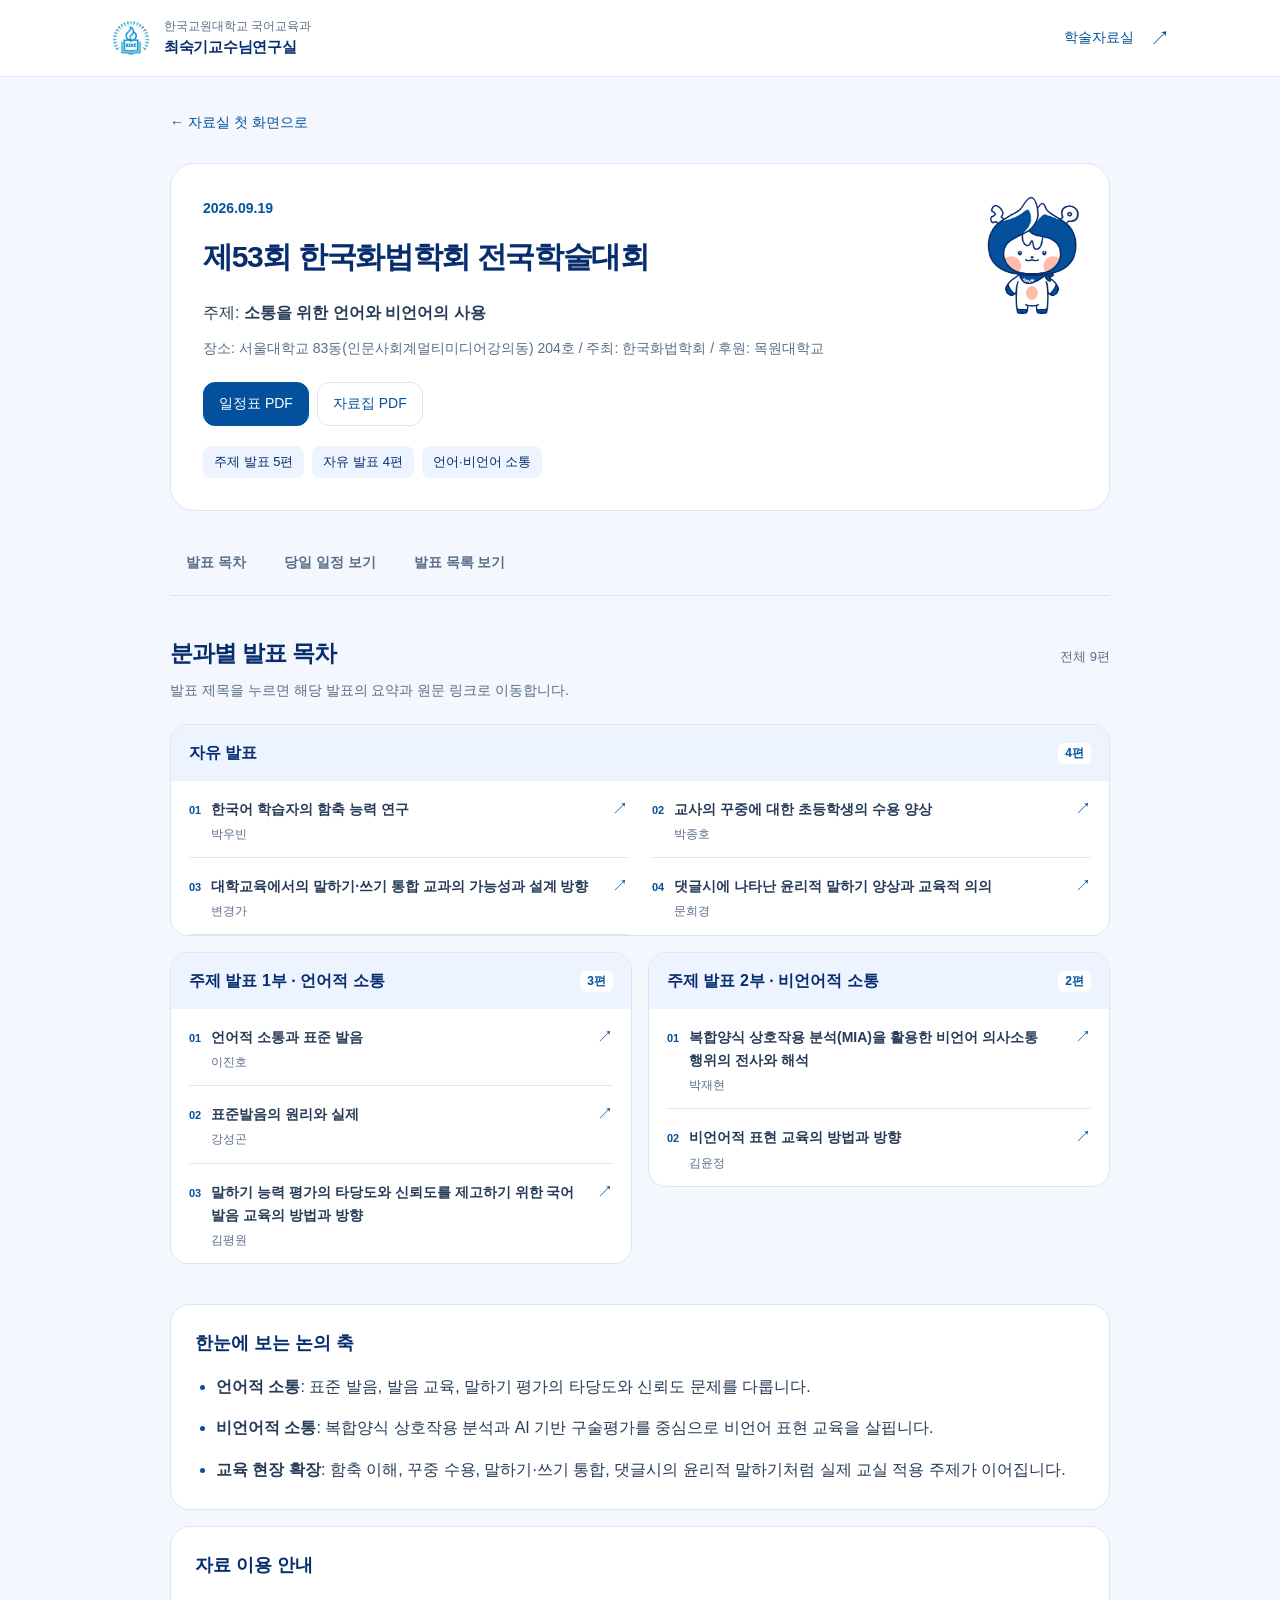
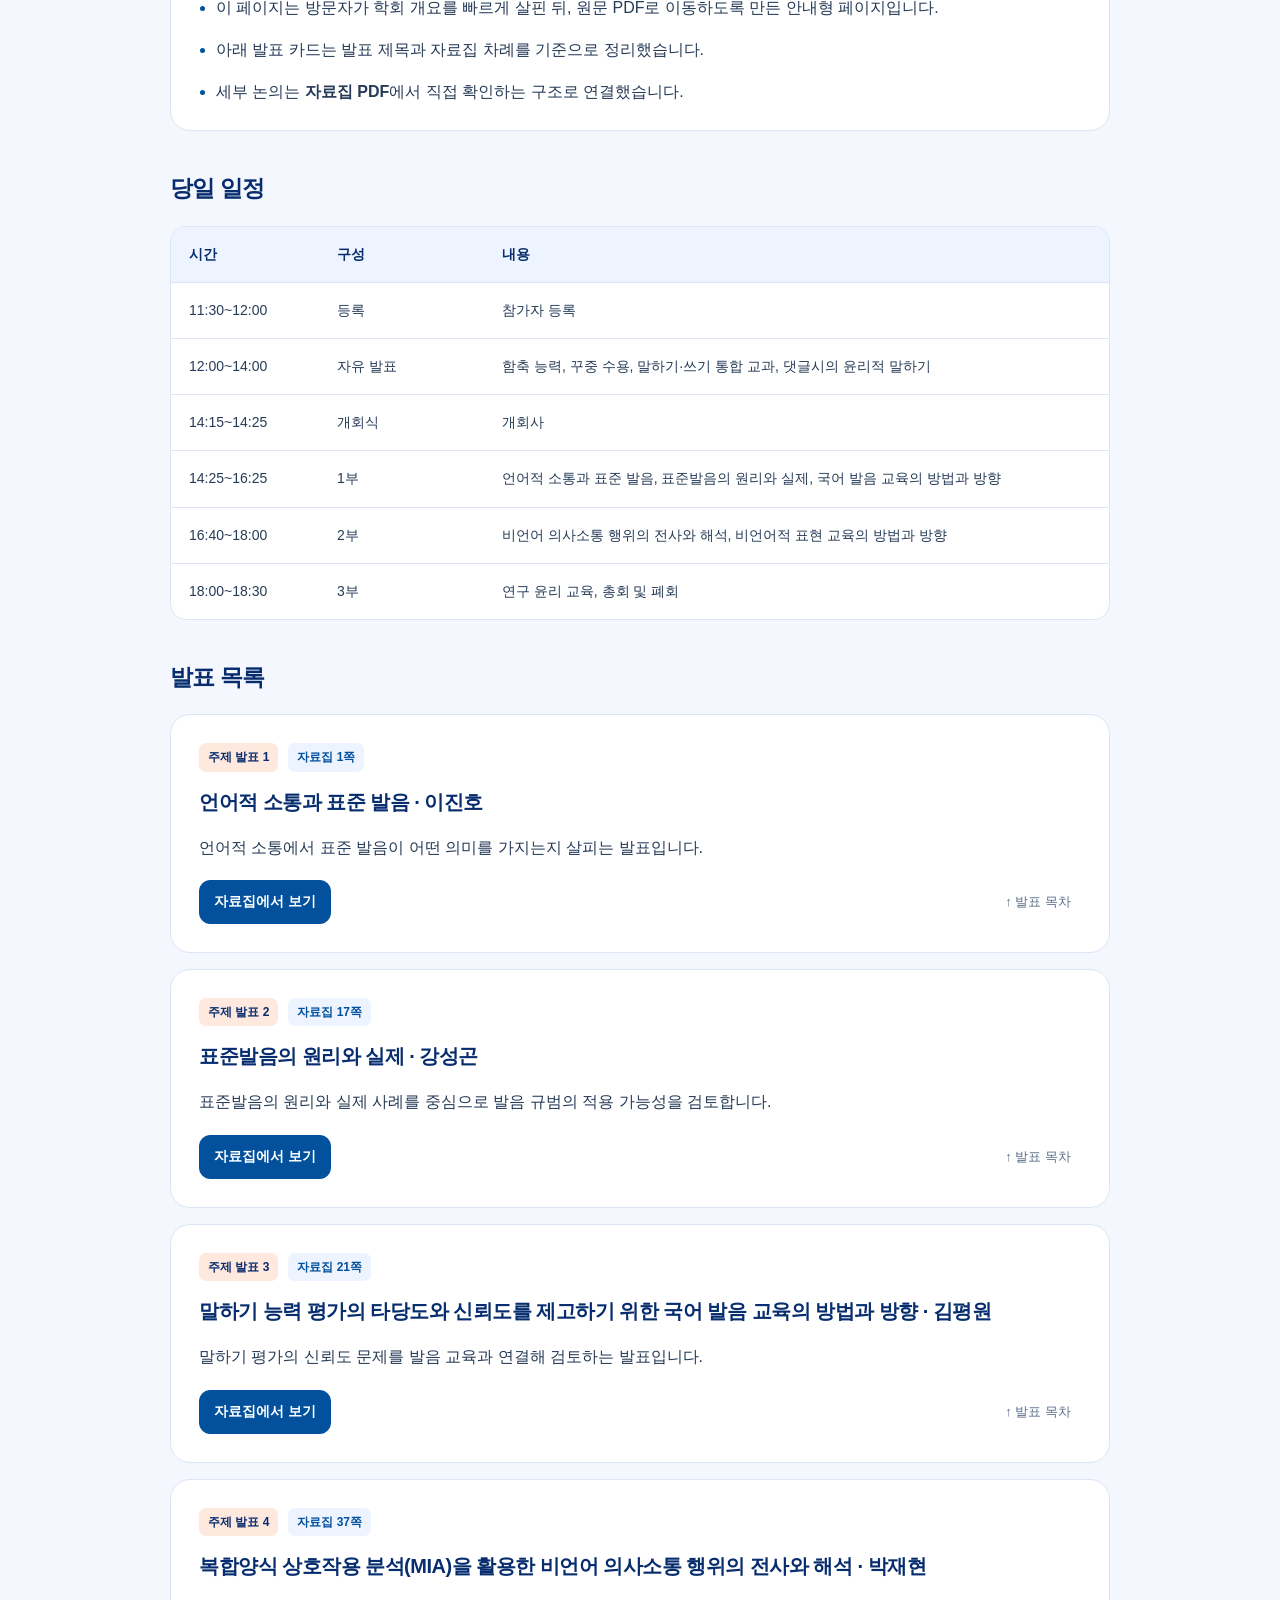
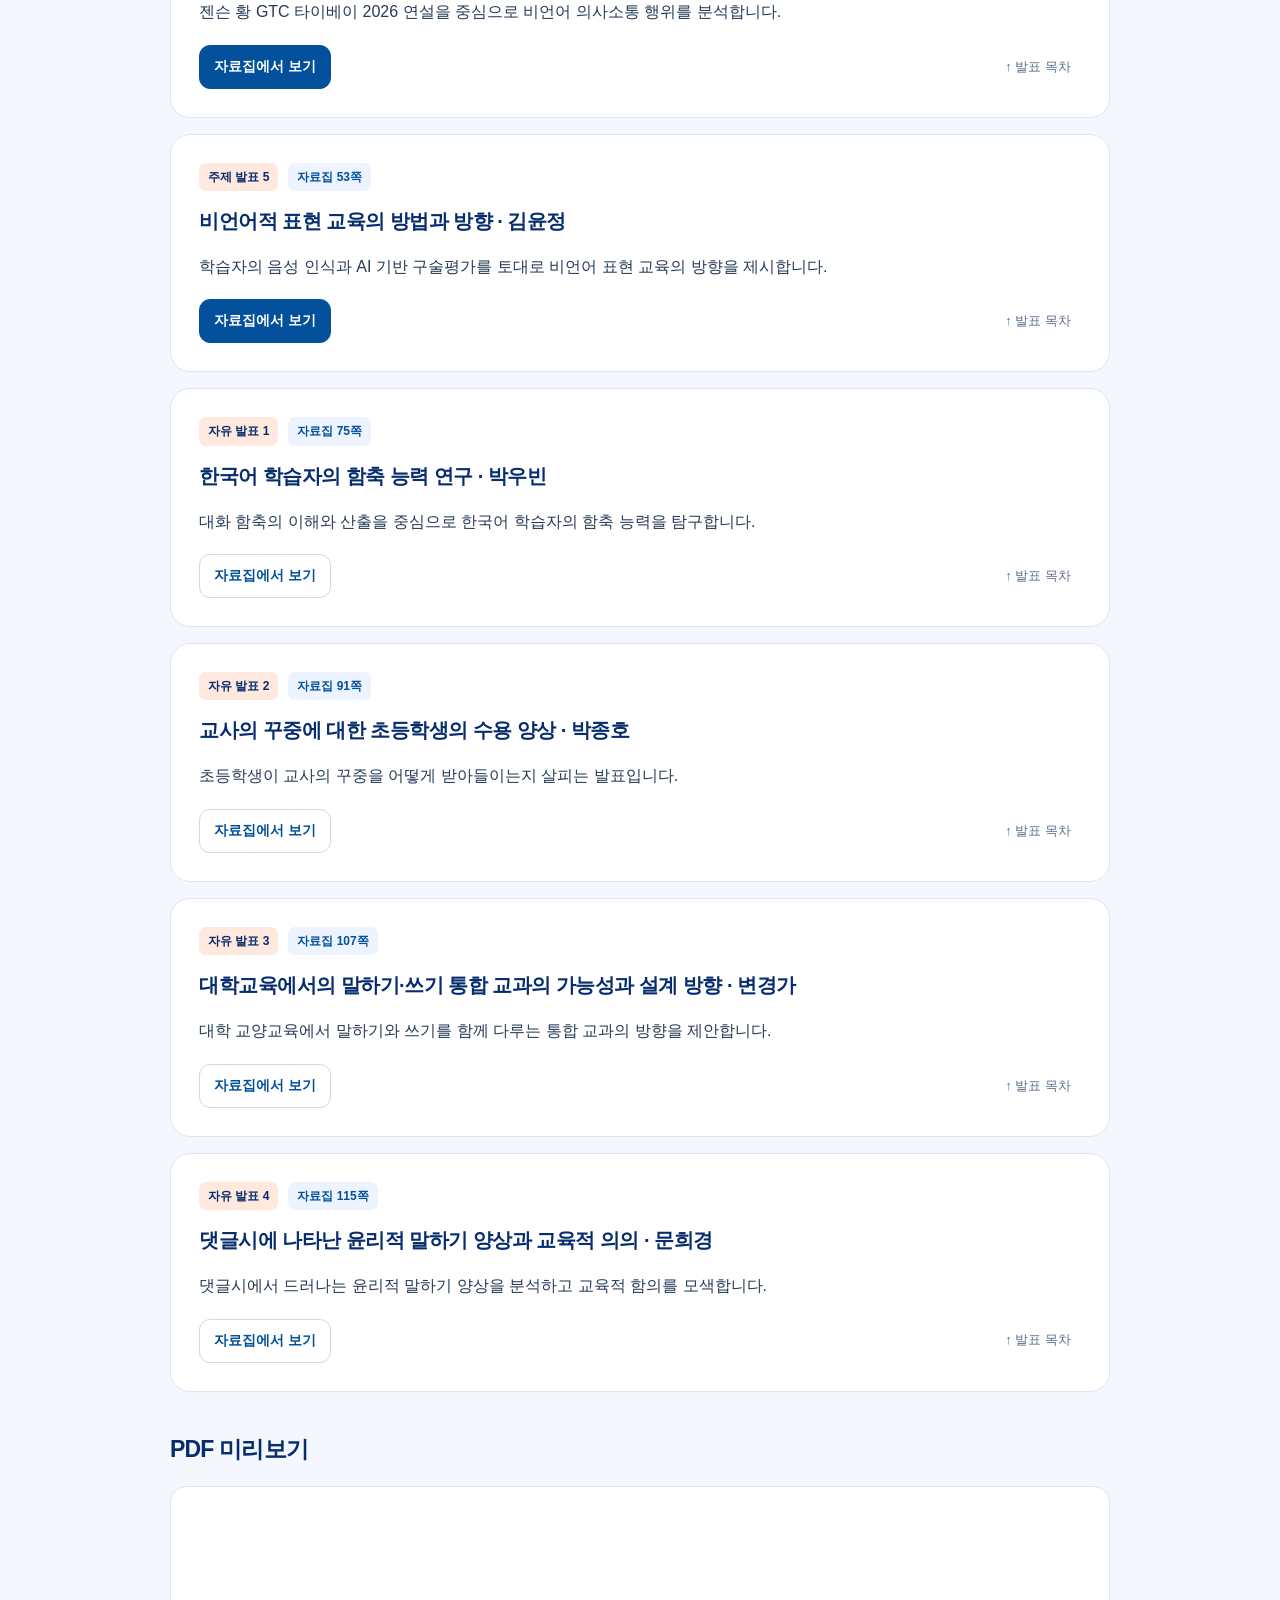
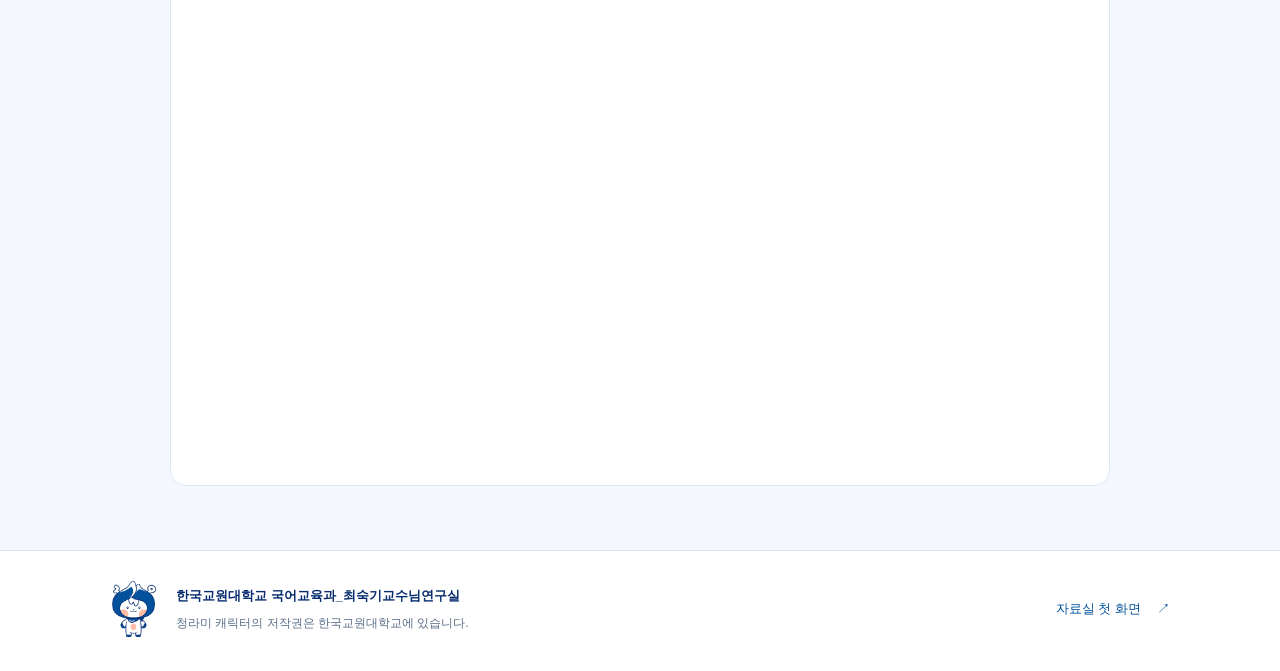
==== commit e3cab483: "Add grouped presentation indexes and direct summary navigation to each conference" ====
--- a/pages/hwabeop-53.html
+++ b/pages/hwabeop-53.html
@@ -6,7 +6,7 @@
 <meta content="width=device-width, initial-scale=1" name="viewport"/>
 <title>제53회 한국화법학회 전국학술대회 | 학술자료실</title>
 
-<link href="../assets/img/knue_logo.png" rel="icon" type="image/png"/><link href="../assets/css/cheongrami.css?v=cheongrami-1" rel="stylesheet"/><meta content="#072d6e" name="theme-color"/></head>
+<link href="../assets/img/knue_logo.png" rel="icon" type="image/png"/><link href="../assets/css/cheongrami.css?v=cheongrami-2" rel="stylesheet"/><meta content="#072d6e" name="theme-color"/></head>
 <body class="detail-page" id="top"><a class="skip-link" href="#main">본문 바로가기</a>
 <header class="topbar"><div class="container inner">
 <a aria-label="학술자료실 첫 화면" class="brand" href="../index.html">
@@ -35,7 +35,11 @@
 <div class="info-item">자유 발표 4편</div>
 <div class="info-item">언어·비언어 소통</div>
 </div>
-</section><nav aria-label="페이지 목차" class="section-nav"><div class="section-nav-inner"><a href="#schedule">당일 일정 보기</a><a href="#papers">발표 목록 보기</a></div></nav>
+</section><nav aria-label="페이지 목차" class="section-nav"><div class="section-nav-inner"><a href="#presentation-index">발표 목차</a><a href="#schedule">당일 일정 보기</a><a href="#papers">발표 목록 보기</a></div></nav><section aria-labelledby="presentation-index-title" class="section presentation-index" id="presentation-index">
+<div class="presentation-index-heading"><h2 id="presentation-index-title">분과별 발표 목차</h2><span>전체 9편</span></div>
+<p class="index-help">발표 제목을 누르면 해당 발표의 요약과 원문 링크로 이동합니다.</p>
+<nav aria-label="분과별 발표 바로가기" class="presentation-groups"><section class="toc-group toc-group-wide"><h3>자유 발표<span>4편</span></h3><ol role="list"><li><a href="#hwabeop-06"><span aria-hidden="true" class="toc-number">01</span><span class="toc-entry"><span class="toc-title">한국어 학습자의 함축 능력 연구</span><span class="toc-author">박우빈</span></span><span aria-hidden="true" class="toc-arrow">↗</span></a></li><li><a href="#hwabeop-07"><span aria-hidden="true" class="toc-number">02</span><span class="toc-entry"><span class="toc-title">교사의 꾸중에 대한 초등학생의 수용 양상</span><span class="toc-author">박종호</span></span><span aria-hidden="true" class="toc-arrow">↗</span></a></li><li><a href="#hwabeop-08"><span aria-hidden="true" class="toc-number">03</span><span class="toc-entry"><span class="toc-title">대학교육에서의 말하기·쓰기 통합 교과의 가능성과 설계 방향</span><span class="toc-author">변경가</span></span><span aria-hidden="true" class="toc-arrow">↗</span></a></li><li><a href="#hwabeop-09"><span aria-hidden="true" class="toc-number">04</span><span class="toc-entry"><span class="toc-title">댓글시에 나타난 윤리적 말하기 양상과 교육적 의의</span><span class="toc-author">문희경</span></span><span aria-hidden="true" class="toc-arrow">↗</span></a></li></ol></section><section class="toc-group"><h3>주제 발표 1부 · 언어적 소통<span>3편</span></h3><ol role="list"><li><a href="#hwabeop-01"><span aria-hidden="true" class="toc-number">01</span><span class="toc-entry"><span class="toc-title">언어적 소통과 표준 발음</span><span class="toc-author">이진호</span></span><span aria-hidden="true" class="toc-arrow">↗</span></a></li><li><a href="#hwabeop-02"><span aria-hidden="true" class="toc-number">02</span><span class="toc-entry"><span class="toc-title">표준발음의 원리와 실제</span><span class="toc-author">강성곤</span></span><span aria-hidden="true" class="toc-arrow">↗</span></a></li><li><a href="#hwabeop-03"><span aria-hidden="true" class="toc-number">03</span><span class="toc-entry"><span class="toc-title">말하기 능력 평가의 타당도와 신뢰도를 제고하기 위한 국어 발음 교육의 방법과 방향</span><span class="toc-author">김평원</span></span><span aria-hidden="true" class="toc-arrow">↗</span></a></li></ol></section><section class="toc-group"><h3>주제 발표 2부 · 비언어적 소통<span>2편</span></h3><ol role="list"><li><a href="#hwabeop-04"><span aria-hidden="true" class="toc-number">01</span><span class="toc-entry"><span class="toc-title">복합양식 상호작용 분석(MIA)을 활용한 비언어 의사소통 행위의 전사와 해석</span><span class="toc-author">박재현</span></span><span aria-hidden="true" class="toc-arrow">↗</span></a></li><li><a href="#hwabeop-05"><span aria-hidden="true" class="toc-number">02</span><span class="toc-entry"><span class="toc-title">비언어적 표현 교육의 방법과 방향</span><span class="toc-author">김윤정</span></span><span aria-hidden="true" class="toc-arrow">↗</span></a></li></ol></section></nav>
+</section>
 <section class="section">
 <div class="summary-grid">
 <article class="page-card">
@@ -77,59 +81,59 @@
 <section class="section" id="papers">
 <h2>발표 목록</h2>
 <div class="papers">
-<article class="paper-card">
+<article class="paper-card" id="hwabeop-01" tabindex="-1">
 <div class="paper-meta"><span class="badge">주제 발표 1</span><span class="badge">자료집 1쪽</span></div>
 <h3>언어적 소통과 표준 발음 · 이진호</h3>
 <p>언어적 소통에서 표준 발음이 어떤 의미를 가지는지 살피는 발표입니다.</p>
-<div class="links"><a class="button blue" href="../assets/docs/hwabeop_proceedings.pdf#page=4" rel="noopener noreferrer" target="_blank">자료집에서 보기</a></div>
+<div class="links"><a class="button blue" href="../assets/docs/hwabeop_proceedings.pdf#page=4" rel="noopener noreferrer" target="_blank">자료집에서 보기</a><a class="paper-toc-back" href="#presentation-index">↑ 발표 목차</a></div>
 </article>
-<article class="paper-card">
+<article class="paper-card" id="hwabeop-02" tabindex="-1">
 <div class="paper-meta"><span class="badge">주제 발표 2</span><span class="badge">자료집 17쪽</span></div>
 <h3>표준발음의 원리와 실제 · 강성곤</h3>
 <p>표준발음의 원리와 실제 사례를 중심으로 발음 규범의 적용 가능성을 검토합니다.</p>
-<div class="links"><a class="button blue" href="../assets/docs/hwabeop_proceedings.pdf#page=20" rel="noopener noreferrer" target="_blank">자료집에서 보기</a></div>
+<div class="links"><a class="button blue" href="../assets/docs/hwabeop_proceedings.pdf#page=20" rel="noopener noreferrer" target="_blank">자료집에서 보기</a><a class="paper-toc-back" href="#presentation-index">↑ 발표 목차</a></div>
 </article>
-<article class="paper-card">
+<article class="paper-card" id="hwabeop-03" tabindex="-1">
 <div class="paper-meta"><span class="badge">주제 발표 3</span><span class="badge">자료집 21쪽</span></div>
 <h3>말하기 능력 평가의 타당도와 신뢰도를 제고하기 위한 국어 발음 교육의 방법과 방향 · 김평원</h3>
 <p>말하기 평가의 신뢰도 문제를 발음 교육과 연결해 검토하는 발표입니다.</p>
-<div class="links"><a class="button blue" href="../assets/docs/hwabeop_proceedings.pdf#page=24" rel="noopener noreferrer" target="_blank">자료집에서 보기</a></div>
+<div class="links"><a class="button blue" href="../assets/docs/hwabeop_proceedings.pdf#page=24" rel="noopener noreferrer" target="_blank">자료집에서 보기</a><a class="paper-toc-back" href="#presentation-index">↑ 발표 목차</a></div>
 </article>
-<article class="paper-card">
+<article class="paper-card" id="hwabeop-04" tabindex="-1">
 <div class="paper-meta"><span class="badge">주제 발표 4</span><span class="badge">자료집 37쪽</span></div>
 <h3>복합양식 상호작용 분석(MIA)을 활용한 비언어 의사소통 행위의 전사와 해석 · 박재현</h3>
 <p>젠슨 황 GTC 타이베이 2026 연설을 중심으로 비언어 의사소통 행위를 분석합니다.</p>
-<div class="links"><a class="button blue" href="../assets/docs/hwabeop_proceedings.pdf#page=40" rel="noopener noreferrer" target="_blank">자료집에서 보기</a></div>
+<div class="links"><a class="button blue" href="../assets/docs/hwabeop_proceedings.pdf#page=40" rel="noopener noreferrer" target="_blank">자료집에서 보기</a><a class="paper-toc-back" href="#presentation-index">↑ 발표 목차</a></div>
 </article>
-<article class="paper-card">
+<article class="paper-card" id="hwabeop-05" tabindex="-1">
 <div class="paper-meta"><span class="badge">주제 발표 5</span><span class="badge">자료집 53쪽</span></div>
 <h3>비언어적 표현 교육의 방법과 방향 · 김윤정</h3>
 <p>학습자의 음성 인식과 AI 기반 구술평가를 토대로 비언어 표현 교육의 방향을 제시합니다.</p>
-<div class="links"><a class="button blue" href="../assets/docs/hwabeop_proceedings.pdf#page=56" rel="noopener noreferrer" target="_blank">자료집에서 보기</a></div>
+<div class="links"><a class="button blue" href="../assets/docs/hwabeop_proceedings.pdf#page=56" rel="noopener noreferrer" target="_blank">자료집에서 보기</a><a class="paper-toc-back" href="#presentation-index">↑ 발표 목차</a></div>
 </article>
-<article class="paper-card">
+<article class="paper-card" id="hwabeop-06" tabindex="-1">
 <div class="paper-meta"><span class="badge">자유 발표 1</span><span class="badge">자료집 75쪽</span></div>
 <h3>한국어 학습자의 함축 능력 연구 · 박우빈</h3>
 <p>대화 함축의 이해와 산출을 중심으로 한국어 학습자의 함축 능력을 탐구합니다.</p>
-<div class="links"><a class="button" href="../assets/docs/hwabeop_proceedings.pdf#page=78" rel="noopener noreferrer" target="_blank">자료집에서 보기</a></div>
+<div class="links"><a class="button" href="../assets/docs/hwabeop_proceedings.pdf#page=78" rel="noopener noreferrer" target="_blank">자료집에서 보기</a><a class="paper-toc-back" href="#presentation-index">↑ 발표 목차</a></div>
 </article>
-<article class="paper-card">
+<article class="paper-card" id="hwabeop-07" tabindex="-1">
 <div class="paper-meta"><span class="badge">자유 발표 2</span><span class="badge">자료집 91쪽</span></div>
 <h3>교사의 꾸중에 대한 초등학생의 수용 양상 · 박종호</h3>
 <p>초등학생이 교사의 꾸중을 어떻게 받아들이는지 살피는 발표입니다.</p>
-<div class="links"><a class="button" href="../assets/docs/hwabeop_proceedings.pdf#page=94" rel="noopener noreferrer" target="_blank">자료집에서 보기</a></div>
+<div class="links"><a class="button" href="../assets/docs/hwabeop_proceedings.pdf#page=94" rel="noopener noreferrer" target="_blank">자료집에서 보기</a><a class="paper-toc-back" href="#presentation-index">↑ 발표 목차</a></div>
 </article>
-<article class="paper-card">
+<article class="paper-card" id="hwabeop-08" tabindex="-1">
 <div class="paper-meta"><span class="badge">자유 발표 3</span><span class="badge">자료집 107쪽</span></div>
 <h3>대학교육에서의 말하기·쓰기 통합 교과의 가능성과 설계 방향 · 변경가</h3>
 <p>대학 교양교육에서 말하기와 쓰기를 함께 다루는 통합 교과의 방향을 제안합니다.</p>
-<div class="links"><a class="button" href="../assets/docs/hwabeop_proceedings.pdf#page=110" rel="noopener noreferrer" target="_blank">자료집에서 보기</a></div>
+<div class="links"><a class="button" href="../assets/docs/hwabeop_proceedings.pdf#page=110" rel="noopener noreferrer" target="_blank">자료집에서 보기</a><a class="paper-toc-back" href="#presentation-index">↑ 발표 목차</a></div>
 </article>
-<article class="paper-card">
+<article class="paper-card" id="hwabeop-09" tabindex="-1">
 <div class="paper-meta"><span class="badge">자유 발표 4</span><span class="badge">자료집 115쪽</span></div>
 <h3>댓글시에 나타난 윤리적 말하기 양상과 교육적 의의 · 문희경</h3>
 <p>댓글시에서 드러나는 윤리적 말하기 양상을 분석하고 교육적 함의를 모색합니다.</p>
-<div class="links"><a class="button" href="../assets/docs/hwabeop_proceedings.pdf#page=118" rel="noopener noreferrer" target="_blank">자료집에서 보기</a></div>
+<div class="links"><a class="button" href="../assets/docs/hwabeop_proceedings.pdf#page=118" rel="noopener noreferrer" target="_blank">자료집에서 보기</a><a class="paper-toc-back" href="#presentation-index">↑ 발표 목차</a></div>
 </article>
 </div>
 </section>
@@ -145,5 +149,5 @@
 <p class="character-credit">청라미 캐릭터의 저작권은 한국교원대학교에 있습니다.</p>
 </div></div>
 <a class="footer-home" href="../index.html">자료실 첫 화면 <span aria-hidden="true">↗</span></a>
-</div></footer><script defer="" src="../assets/js/common.js?v=cheongrami-1"></script></body>
+</div></footer><script defer="" src="../assets/js/common.js?v=cheongrami-2"></script></body>
 </html>
--- a/assets/css/cheongrami.css
+++ b/assets/css/cheongrami.css
@@ -159,6 +159,33 @@
 .footer-inner .character-credit { margin-top: 5px; color: var(--muted); font-size: 12px; line-height: 1.7; }
 .footer-home { display: inline-flex; align-items: center; gap: 16px; min-height: 44px; flex: 0 0 auto; font-size: 13px; text-decoration: none; }
 .footer-home:hover { text-decoration: underline; }
+
+/* An overview of every presentation, grouped by the conference program. */
+.presentation-index-heading { display: flex; align-items: baseline; justify-content: space-between; gap: 12px; }
+.presentation-index-heading h2 { margin-bottom: 8px; }
+.presentation-index-heading > span { color: var(--muted); font-size: 13px; white-space: nowrap; }
+.index-help { margin: 0 0 20px; color: var(--muted); font-size: 14px; }
+.presentation-groups { display: grid; grid-template-columns: repeat(2, minmax(0, 1fr)); align-items: start; gap: 16px; }
+.presentation-groups .toc-group { padding: 0; border: 1px solid var(--rule); border-radius: 18px; overflow: hidden; background: white; }
+.toc-group-wide { grid-column: 1 / -1; }
+.toc-group h3 { display: flex; align-items: center; justify-content: space-between; gap: 12px; margin: 0; padding: 15px 18px; background: var(--wash); color: var(--navy); font-size: 16px; font-weight: 700; line-height: 1.6; }
+.toc-group h3 > span { flex: 0 0 auto; padding: 1px 7px; border-radius: 6px; color: var(--blue); background: white; font-size: 12px; }
+.toc-group ol { list-style: none; margin: 0; padding: 0 18px; }
+.toc-group-wide ol { display: grid; grid-template-columns: repeat(2, minmax(0, 1fr)); column-gap: 24px; }
+.toc-group-single ol { grid-template-columns: 1fr; }
+.toc-group li, .jakmun-page .toc-group li { margin: 0; border-bottom: 1px solid var(--rule); }
+.toc-group li:last-child { border-bottom: 0; }
+.toc-group a { display: flex; align-items: baseline; gap: 10px; min-height: 62px; padding: 13px 0; color: var(--ink); text-decoration: none; }
+.toc-number { flex: 0 0 auto; color: var(--blue); font-size: 11px; font-variant-numeric: tabular-nums; font-weight: 700; }
+.toc-entry { flex: 1; min-width: 0; }
+.toc-title { display: block; font-size: 14px; font-weight: 600; line-height: 1.65; }
+.toc-author { display: block; margin-top: 4px; color: var(--muted); font-size: 12px; line-height: 1.6; }
+.toc-arrow { flex: 0 0 auto; color: var(--blue); font-size: 16px; }
+.toc-group a:hover .toc-title { color: var(--blue); text-decoration: underline; text-underline-offset: 4px; }
+.toc-group a:focus-visible { outline-offset: -2px; border-radius: 8px; }
+.paper-card:target, .jakmun-page .paper:target { border-color: var(--blue); box-shadow: 0 0 0 3px rgb(3 81 156 / 8%); }
+.paper-toc-back, .paper-actions .paper-toc-back { display: inline-flex; align-items: center; justify-content: center; min-height: 44px; margin-left: auto; padding: 8px 10px; border: 0; background: transparent; color: var(--muted); font-size: 13px; text-decoration: none; }
+.paper-toc-back:hover { color: var(--blue); text-decoration: underline; }
 
 @media (max-width: 900px) {
   .archive-hero { grid-template-columns: 1fr 235px; padding: 36px; gap: 20px; }
@@ -245,6 +272,13 @@
   .footer-inner .character-credit { font-size: 11px; }
   .footer-home { margin: 10px 0 0 50px; }
   .back-to-top { right: 18px; bottom: max(16px, env(safe-area-inset-bottom)); }
+  .presentation-groups { grid-template-columns: 1fr; gap: 12px; }
+  .toc-group-wide ol { grid-template-columns: 1fr; }
+  .toc-group h3 { padding: 13px 16px; font-size: 15px; }
+  .toc-group ol { padding-inline: 16px; }
+  .toc-group a { gap: 8px; }
+  .toc-title { font-size: 14px; }
+  .index-help { font-size: 13px; }
 }
 @media (max-width: 374px) {
   .container, .wrap { width: calc(100% - 28px); }
